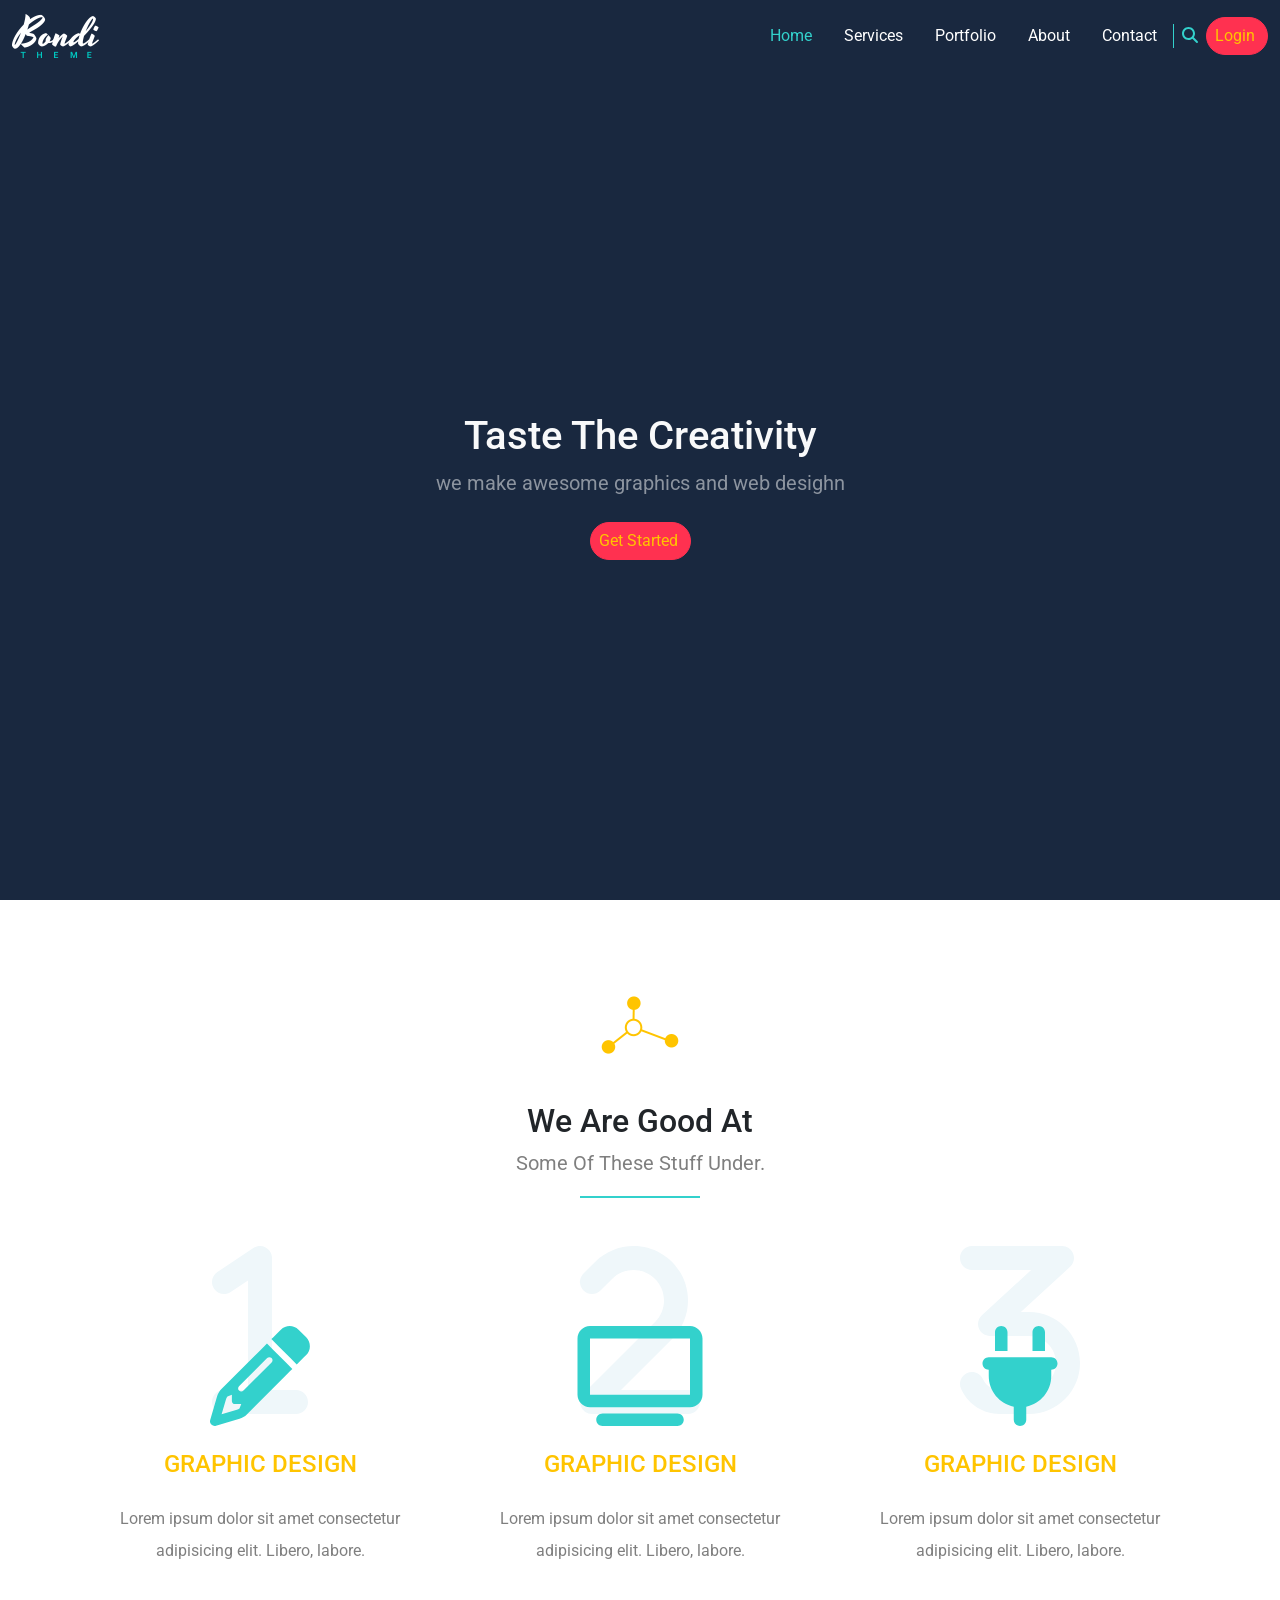
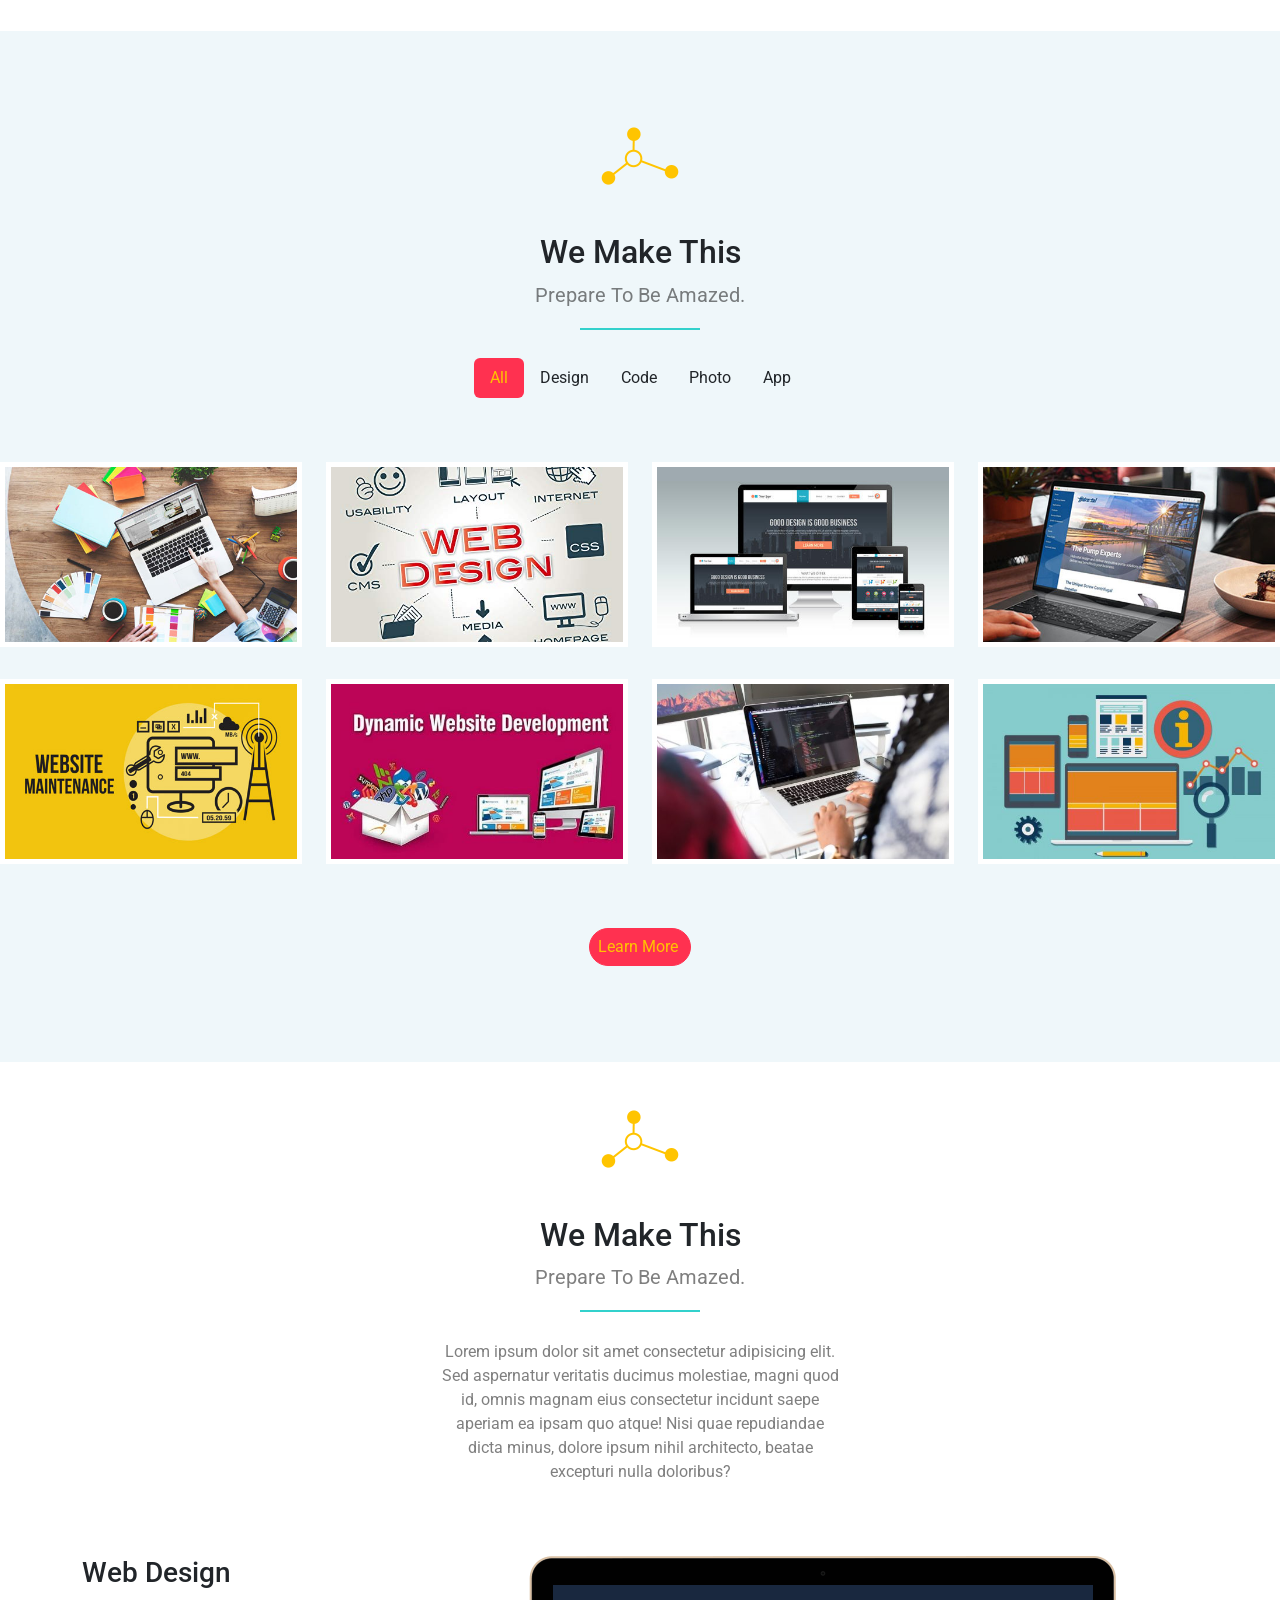
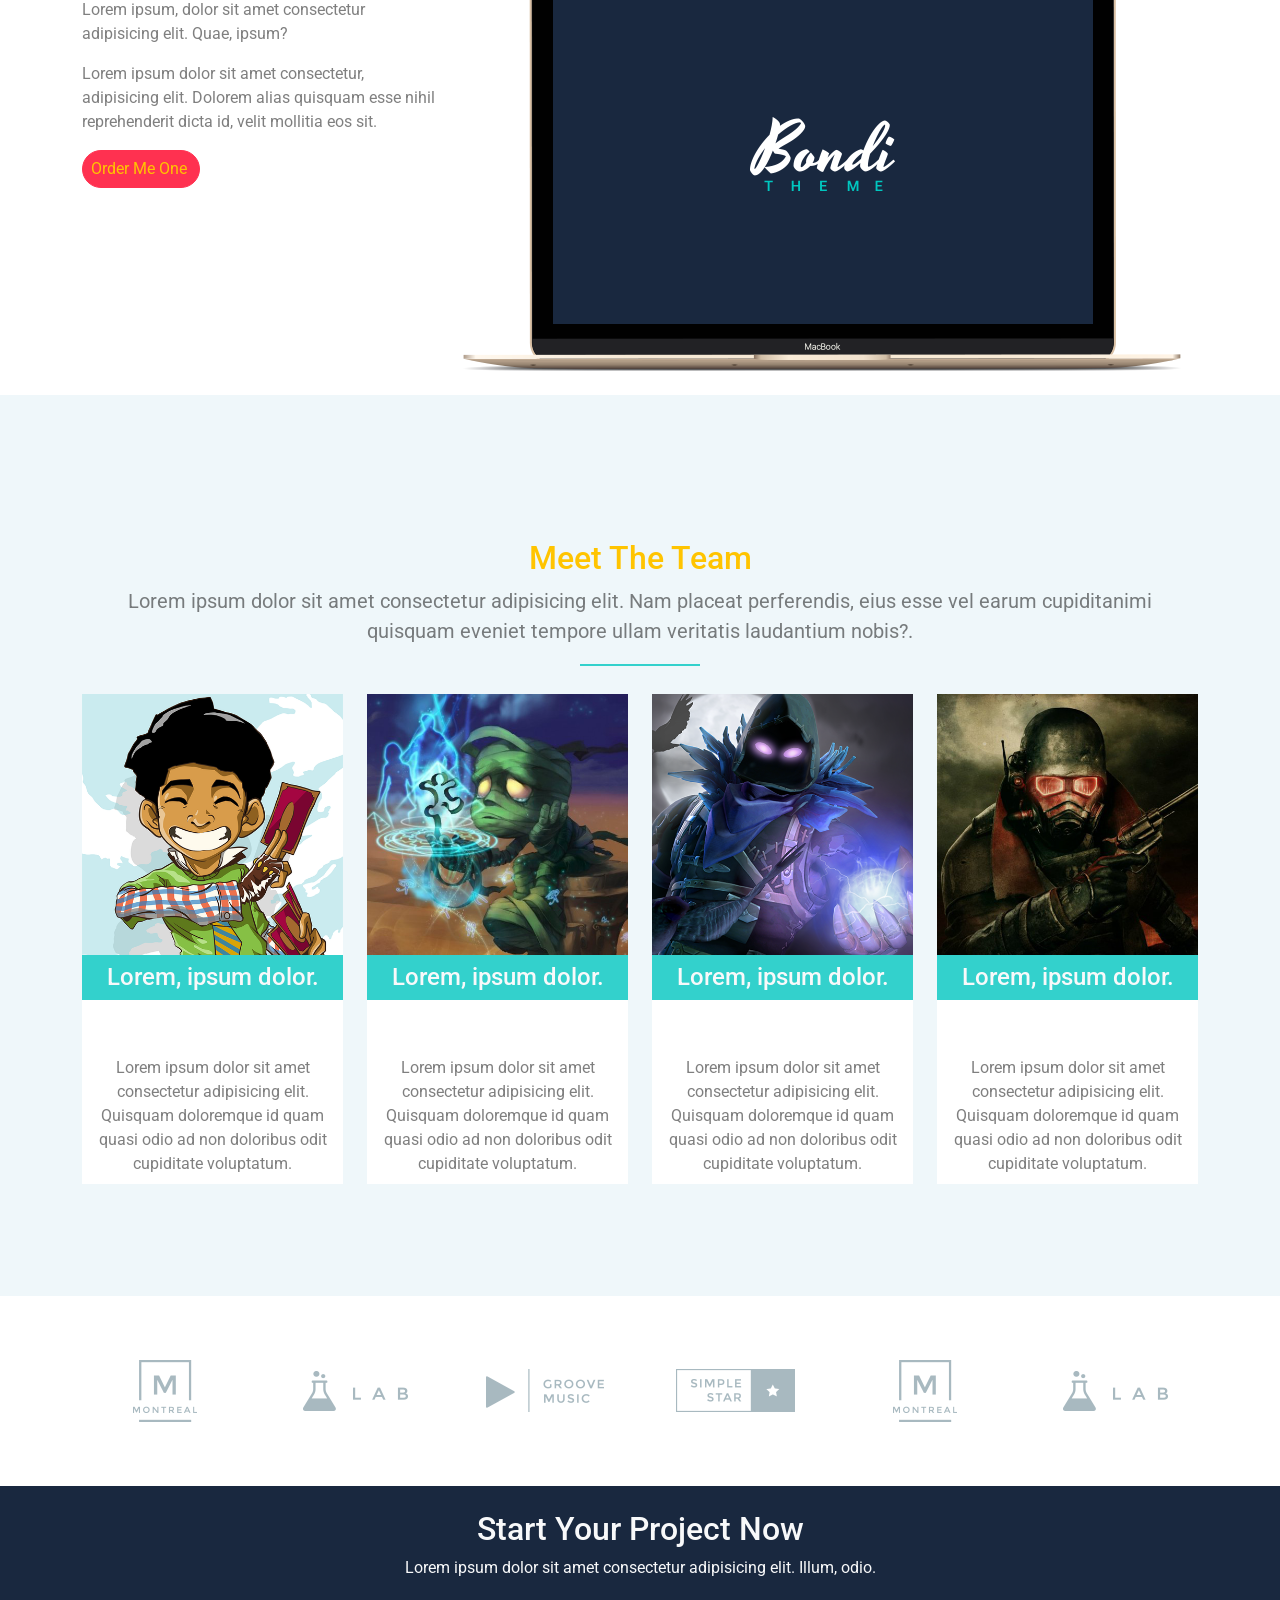
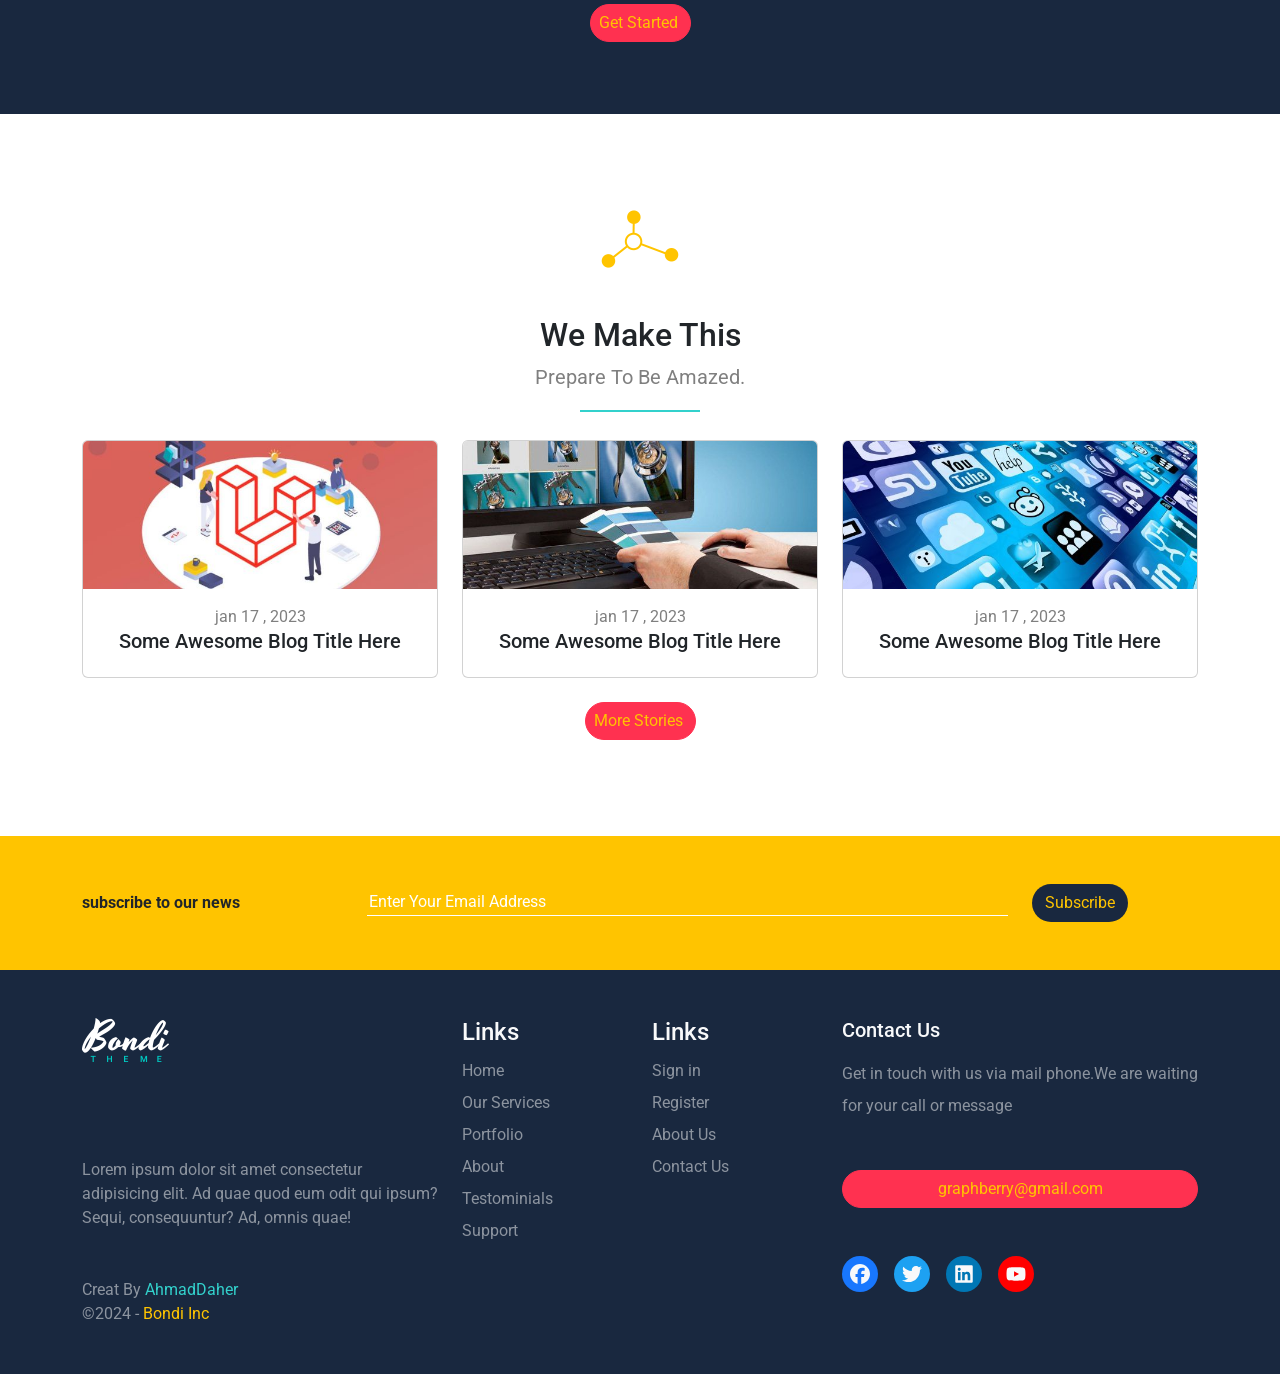
==== index.html @ ef621219 "rename" ====
<!DOCTYPE html>
<html lang="en">
  <head>
    <meta charset="UTF-8" />
    <meta name="description" content="this is my first page" />
    <title>BSsite</title>
    <!-- bootsrap -->
    <link rel="stylesheet" href="./css/bootstrap.min.css" />
    <!-- fontawsom -->
    <link rel="stylesheet" href="./css/all.min.css" />
    <!-- maincss -->
    <link rel="stylesheet" href="./css/BS.css" />
    <!-- reset normilize -->
    <link rel="stylesheet" href="./css/normilize.css" />
    <!-- for mobile quire -->
    <meta name="viewport" content="width=device-width, initial-scale=1.0" />
    <!-- roboto font -->
    <link rel="preconnect" href="https://fonts.googleapis.com" />
    <link rel="preconnect" href="https://fonts.gstatic.com" crossorigin />
    <link
      href="https://fonts.googleapis.com/css2?family=Roboto:ital,wght@0,100;0,300;0,400;0,500;0,700;0,900;1,300;1,400&display=swap"
      rel="stylesheet"
    />
  </head>

  <body>
    <!-- navbar -->
    <nav class="navbar navbar-expand-lg sticky-top">
      <div class="container-fluid">
        <img src="./images/logo.png" alt="logo" />
        <button
          class="navbar-toggler bg-light fs-5 border border-white shadow-none"
          type="button"
          data-bs-toggle="collapse"
          data-bs-target="#main"
          aria-controls="main"
          aria-expanded="false"
          aria-label="Toggle navigation"
        >
          <i class="fa-solid fa-bars"></i>
        </button>

        <div class="collapse navbar-collapse" id="main">
          <ul class="navbar-nav ms-auto mb-2 mb-lg-0">
            <li class="nav-item">
              <a class="nav-link active p-2 p-lg-3" aria-current="page" href="#"
                >Home</a
              >
            </li>
            <li class="nav-item">
              <a class="nav-link p-2 p-lg-3" href="#">Services</a>
            </li>
            <li class="nav-item">
              <a class="nav-link p-2 p-lg-3" href="#">Portfolio</a>
            </li>
            <li class="nav-item">
              <a class="nav-link p-2 p-lg-3" href="#">About</a>
            </li>

            <li class="nav-item">
              <a class="nav-link p-2 p-lg-3" href="#">Contact</a>
            </li>
          </ul>
          <div class="search ps-2 pe-2 d-none d-lg-block">
            <i class="fa-solid fa-magnifying-glass"></i>
          </div>
          <a href="#" class="btn main-btn ps-2 rounded-pill">Login</a>
        </div>
      </div>
    </nav>
    <!-- end navbar -->
    <!-- start landing -->
    <div class="landing d-flex justify-content-center align-items-center">
      <div class="text-center text-light">
        <h1 calss="mt-4">Taste The Creativity</h1>
        <p class="text-white-50 fs-5 fw-normal mb-4">
          we make awesome graphics and web desighn
        </p>
        <a href="#" class="btn btn-primary main-btn ps-2 rounded-pill"
          >Get Started</a
        >
      </div>
    </div>
    <!-- end landing -->
    <!-- start-features -->
    <div class="features pt-5 pb-5 text-center">
      <div class="container">
        <div class="main-heading mt-5 mb-5 position-relative">
          <img src="./images/title.png" />
          <h2 class="mt-5">We Are Good At</h2>
          <p class="text-black-50 fs-5 mb-4">Some Of These Stuff Under.</p>
        </div>
        <div class="row">
          <div class="col-lg-4 col-md-6">
            <div class="feat">
              <div class="icon-holder position-relative">
                <i class="fa-solid fa-1 position-absolute number bottom-0"></i>
                <i
                  class="fa-solid fa-pencil position-absolute bottom-0 icon"
                ></i>
              </div>
              <h4 class="mt-4 mb-4 text-uppercase">Graphic Design</h4>
              <p class="text-black-50 lh-lg">
                Lorem ipsum dolor sit amet consectetur adipisicing elit. Libero,
                labore.
              </p>
            </div>
          </div>
          <div class="col-lg-4 col-md-6">
            <div class="feat">
              <div class="icon-holder position-relative">
                <i class="fa-solid fa-2 position-absolute number bottom-0"></i>
                <i class="fa-solid fa-tv position-absolute bottom-0 icon"></i>
              </div>
              <h4 class="mt-4 mb-4 text-uppercase">Graphic Design</h4>
              <p class="text-black-50 lh-lg">
                Lorem ipsum dolor sit amet consectetur adipisicing elit. Libero,
                labore.
              </p>
            </div>
          </div>
          <div class="col-lg-4 col-md-6">
            <div class="feat">
              <div class="icon-holder position-relative">
                <i class="fa-solid fa-3 position-absolute number bottom-0"></i>
                <i class="fa-solid fa-plug position-absolute bottom-0 icon"></i>
              </div>
              <h4 class="mt-4 mb-4 text-uppercase">Graphic Design</h4>
              <p class="text-black-50 lh-lg">
                Lorem ipsum dolor sit amet consectetur adipisicing elit. Libero,
                labore.
              </p>
            </div>
          </div>
        </div>
      </div>
    </div>
    <!-- end-features -->
    <!-- start work -->
    <div class="our-work text-center pt-5 pb-5">
      <div class="container">
        <div class="main-heading mt-5 mb-5 position-relative">
          <img src="./images/title.png" />
          <h2 class="mt-5">We Make This</h2>
          <p class="text-black-50 fs-5 mb-4">Prepare To Be Amazed.</p>
        </div>
        <ul class="list-unstyled d-flex justify-content-center mt-5 mb-5">
          <li class="active rounded">All</li>
          <li>Design</li>
          <li>Code</li>
          <li>Photo</li>
          <li>App</li>
        </ul>
      </div>
      <div class="row">
        <div class="col-sm-6 col-lg-3 col-md-4">
          <div class="box mb-3 mt-3 bg-white" data-work="applications">
            <img src="./images/work-01.jpg" class="img-fluid one" />
          </div>
        </div>
        <div class="col-sm-6 col-lg-3 col-md-4">
          <div class="box mb-3 mt-3 bg-white" data-work="applications">
            <img src="./images/work-02.jpg" class="img-fluid one" />
          </div>
        </div>
        <div class="col-sm-6 col-lg-3 col-md-4">
          <div class="box mb-3 mt-3 bg-white" data-work="applications">
            <img src="./images/work-03.jpg" class="img-fluid one" />
          </div>
        </div>
        <div class="col-sm-6 col-lg-3 col-md-4">
          <div class="box mb-3 mt-3 bg-white" data-work="applications">
            <img src="./images/work-04.jpg" class="img-fluid one" />
          </div>
        </div>
        <div class="col-sm-6 col-lg-3 col-md-4">
          <div class="box mb-3 mt-3 bg-white" data-work="applications">
            <img src="./images/work-05.jpg" class="img-fluid one" />
          </div>
        </div>
        <div class="col-sm-6 col-lg-3 col-md-4" data-work="applications">
          <div class="box mb-3 mt-3 bg-white">
            <img src="./images/work-06.jpg" class="img-fluid one" />
          </div>
        </div>
        <div class="col-sm-6 col-lg-3 col-md-4" data-work="applications">
          <div class="box mb-3 mt-3 bg-white">
            <img src="./images/work-07.jpg" class="img-fluid one" />
          </div>
        </div>
        <div class="col-sm-6 col-lg-3 col-md-4" data-work="applications">
          <div class="box mb-3 mt-3 bg-white">
            <img src="./images/work-08.jpg" class="img-fluid one" />
          </div>
        </div>
      </div>
      <div class="d-flex justify-content-center align-items-center mt-5 mb-5">
        <a href="#" class="btn main-btn ps-2 rounded-pill">Learn More</a>
      </div>
    </div>
    <!-- end work -->
    <!-- start stuff -->
    <div class="stuff">
      <div class="container">
        <div class="main-heading text-center mt-5 mb-5 position-relative">
          <img src="./images/title.png" />
          <h2 class="mt-5">We Make This</h2>
          <p class="text-black-50 fs-5 mb-4">Prepare To Be Amazed.</p>
        </div>
        <p class="text-center mb-5 m-auto descryption text-black-50">
          Lorem ipsum dolor sit amet consectetur adipisicing elit. Sed
          aspernatur veritatis ducimus molestiae, magni quod id, omnis magnam
          eius consectetur incidunt saepe aperiam ea ipsam quo atque! Nisi quae
          repudiandae dicta minus, dolore ipsum nihil architecto, beatae
          excepturi nulla doloribus?
        </p>
        <div class="row">
          <div class="col-lg-4 mb-4 mt-4 text-center text-md-start">
            <div class="text">
              <h3>Web Design</h3>
              <p class="text-black-50 fs-6">
                Lorem ipsum, dolor sit amet consectetur adipisicing elit. Quae,
                ipsum?
              </p>
              <p class="text-black-50 fs-6">
                Lorem ipsum dolor sit amet consectetur, adipisicing elit.
                Dolorem alias quisquam esse nihil reprehenderit dicta id, velit
                mollitia eos sit.
              </p>
              <a href="#" class="btn main-btn ps-2 rounded-pill"
                >Order Me One</a
              >
            </div>
          </div>
          <div class="col-lg-8 mb-4 mt-4 text-center text-lg-start">
            <img src="./images/laptop.png" class="img-fluid" />
          </div>
        </div>
      </div>
    </div>
    <!-- end stuff -->
    <!-- start-team -->
    <div class="team text-center pt-5 pb-5">
      <div class="container pt-5 pb-5">
        <div class="main-heading mt-5 mb-5 position-relative">
          <h2 class="mt-5">Meet The Team</h2>
          <p class="text-black-50 fs-5 mb-4">
            Lorem ipsum dolor sit amet consectetur adipisicing elit. Nam placeat
            perferendis, eius esse vel earum cupiditanimi quisquam eveniet
            tempore ullam veritatis laudantium nobis?.
          </p>
        </div>
        <div class="row">
          <div class="col-md-6 col-lg-3">
            <div class="box bg-white">
              <img src="./images/team-1.png" class="img-fluid" />
              <h4 class="p-2 text-light">Lorem, ipsum dolor.</h4>
              <blockquote class="pt-5 pb-2 text-black-50">
                Lorem ipsum dolor sit amet consectetur adipisicing elit.
                Quisquam doloremque id quam quasi odio ad non doloribus odit
                cupiditate voluptatum.
              </blockquote>
            </div>
          </div>
          <div class="col-md-6 col-lg-3">
            <div class="box bg-white">
              <img src="./images/team-2.png" class="img-fluid" />
              <h4 class="p-2 text-light">Lorem, ipsum dolor.</h4>
              <blockquote class="pt-5 pb-2 text-black-50">
                Lorem ipsum dolor sit amet consectetur adipisicing elit.
                Quisquam doloremque id quam quasi odio ad non doloribus odit
                cupiditate voluptatum.
              </blockquote>
            </div>
          </div>
          <div class="col-md-6 col-lg-3">
            <div class="box bg-white">
              <img src="./images/team-3.png" class="img-fluid" />
              <h4 class="p-2 text-light">Lorem, ipsum dolor.</h4>
              <blockquote class="pt-5 pb-2 text-black-50">
                Lorem ipsum dolor sit amet consectetur adipisicing elit.
                Quisquam doloremque id quam quasi odio ad non doloribus odit
                cupiditate voluptatum.
              </blockquote>
            </div>
          </div>
          <div class="col-md-6 col-lg-3">
            <div class="box bg-white">
              <img src="./images/team-4.png" class="img-fluid" />
              <h4 class="p-2 text-light">Lorem, ipsum dolor.</h4>
              <blockquote class="pt-5 pb-2 text-black-50">
                Lorem ipsum dolor sit amet consectetur adipisicing elit.
                Quisquam doloremque id quam quasi odio ad non doloribus odit
                cupiditate voluptatum.
              </blockquote>
            </div>
          </div>
        </div>
      </div>
    </div>

    <!-- end-team -->
    <!-- start techs -->
    <div class="techs pt-5 pb-5 text-center">
      <div class="container">
        <div class="row align-items-center">
          <div class="col-sm-6 col-md-4 col-lg-2 mb-3 mt-3">
            <img src="./images/tech-1.png" class="img-fluid" />
          </div>
          <div class="col-sm-6 col-md-4 col-lg-2 mb-3 mt-3">
            <img src="./images/tech-2.png" class="img-fluid" />
          </div>
          <div class="col-sm-6 col-md-4 col-lg-2 mb-3 mt-3">
            <img src="./images/tech-3.png" class="img-fluid" />
          </div>
          <div class="col-sm-6 col-md-4 col-lg-2 mb-3 mt-3">
            <img src="./images/tech-4.png" class="img-fluid" />
          </div>
          <div class="col-sm-6 col-md-4 col-lg-2 mb-3 mt-3">
            <img src="./images/tech-1.png" class="img-fluid" />
          </div>
          <div class="col-sm-6 col-md-4 col-lg-2 mb-3 mt-3">
            <img src="./images/tech-2.png" class="img-fluid" />
          </div>
        </div>
      </div>
    </div>
    <!-- end techs -->
    <!-- start project -->
    <div class="project text-center pt-4 pb-4 text-light">
      <h2>Start Your Project Now</h2>
      <p class="text-white-5">
        Lorem ipsum dolor sit amet consectetur adipisicing elit. Illum, odio.
      </p>
      <div class="link mb-5 mt-4">
        <a href="#" class="btn btn-primary main-btn ps-2 rounded-pill"
          >Get Started</a
        >
      </div>
    </div>

    <!-- end project -->
    <!-- start-blog -->
    <div class="blog pt-5 pb-5 text-center">
      <div class="container">
        <div class="main-heading mt-5 mb-5 position-relative">
          <img src="./images/title.png" />
          <h2 class="mt-5">We Make This</h2>
          <p class="text-black-50 fs-5 mb-4">Prepare To Be Amazed.</p>
        </div>
        <div class="row g-4">
          <div class="col-md-6 col-lg-4">
            <div class="card">
              <img src="./images/blog-1.jpg" class="card-img-top" alt="..." />
              <div class="card-body">
                <span class="text-black-50">jan 17 , 2023</span>
                <h5 class="card-title">Some Awesome Blog Title Here</h5>
              </div>
            </div>
          </div>
          <div class="col-md-6 col-lg-4">
            <div class="card">
              <img src="./images/blog-2.jpg" class="card-img-top" alt="..." />
              <div class="card-body">
                <span class="text-black-50">jan 17 , 2023</span>
                <h5 class="card-title">Some Awesome Blog Title Here</h5>
              </div>
            </div>
          </div>
          <div class="col-md-6 col-lg-4">
            <div class="card">
              <img src="./images/blog-3.jpg" class="card-img-top" alt="..." />
              <div class="card-body">
                <span class="text-black-50">jan 17 , 2023</span>
                <h5 class="card-title">Some Awesome Blog Title Here</h5>
              </div>
            </div>
          </div>
          <div class="link mb-5 mt-4">
            <a href="#" class="btn btn-primary main-btn ps-2 rounded-pill"
              >More Stories</a
            >
          </div>
        </div>
      </div>
    </div>
    <!-- end-blog -->
    <!-- start subscribe -->
    <div class="subscribe pt-5 pb-5">
      <div class="container">
        <form class="row align-items-center">
          <div class="col-md-6 col-lg-3">
            <div class="text fw-bold">subscribe to our news</div>
          </div>
          <div class="col-md-6 col-lg-7 mb-md-3 mb-lg-0 mb-sm-3">
            <input class="w-100 text-light bg-transparent" type="email" placeholder="Enter Your Email Address">
          </div>
          <div class="col-md-6 col-lg-2 ">
            <input class="btn rounded-pill" type="submit" value="Subscribe">
          </div>
        </form>
      </div>
    </div>
    <!-- end subscibe -->
    <!-- start-footer -->
    <div class="footer pt-5 pb-5 text-center text-md-start text-white-50">
      <div class="container">
        <div class="row">
          <div class="col-md-6 col-lg-4">
            <div class="info mb-5">
              <img src="./images/logo.png" class="img-fluid mb-5">
            </div>
            <p class="mb-5">
              Lorem ipsum dolor sit amet consectetur adipisicing elit. Ad quae quod eum odit qui ipsum? Sequi, consequuntur? Ad, omnis quae!
            </p>
            <div class="copyright">
              Creat By <span>AhmadDaher</span>
              <div>&copy;2024 - <span>Bondi Inc</span></div>
            </div>
          </div>
          <div class="col-md-6 col-lg-2">
            <h4 class="link text-light">Links</h4>
            <ul class="list-unstyled lh-lg">
              <li>Home</li>
              <li>Our Services</li>
              <li>Portfolio</li>
              <li>About</li>
              <li>Testominials</li>
              <li>Support</li>
            </ul>
          </div>
          <div class="col-md-6 col-lg-2">
            <h4 class="link text-light">Links</h4>
            <ul class="list-unstyled lh-lg">
              <li>Sign in</li>
              <li>Register</li>
              <li>About Us</li>
              <li>Contact Us</li>
              
            </ul>
          </div>
          <div class="col-md-6 col-lg-4">
            <div class="contact">
              <h5 class="text-light">Contact Us</h5>
              <p class="lh-lg mt-3 mb-5">Get in touch with us via mail phone.We are waiting for your call or message</p>
              <a class="btn rounded-pill main-btn w-100" href="#">graphberry@gmail.com</a>
              <ul class="d-flex mt-5 list-unstyled gap-3">
                <li>
                  <a class="d-block text-light" href="#"
                    ><i class="fa-brands fa-facebook fa-lg facebook rounded-circle p-2"></i
                  ></a>
                </li>
                <li>
                  <a class="d-block text-light" href="#"
                    ><i class="fa-brands fa-twitter fa-lg twitter rounded-circle p-2"></i
                  ></a>
                </li>
                <li>
                  <a class="d-block text-light" href="#"
                    ><i class="fa-brands fa-linkedin fa-lg linkedin rounded-circle p-2"></i
                  ></a>
                </li>
                <li>
                  <a class="d-block text-light" href="#"
                    ><i class="fa-brands fa-youtube fa-lg youtube rounded-circle p-2"></i
                  ></a>
                </li>
              </ul>
            </div>
          </div>
        </div>
      </div>
    </div>
        </div>
      </div>
    </div>
    <!-- end-footer -->
    <!-- bootstapjs -->
    <script src="./js/bootstrap.bundle.min.js.map"></script>
    <!-- fontawsome -->
    <script src="./js/all.min.js"></script>
    <script
      src="https://cdn.jsdelivr.net/npm/@popperjs/core@2.11.8/dist/umd/popper.min.js"
      integrity="sha384-I7E8VVD/ismYTF4hNIPjVp/Zjvgyol6VFvRkX/vR+Vc4jQkC+hVqc2pM8ODewa9r"
      crossorigin="anonymous"
    ></script>
    <script
      src="https://cdn.jsdelivr.net/npm/bootstrap@5.3.3/dist/js/bootstrap.min.js"
      integrity="sha384-0pUGZvbkm6XF6gxjEnlmuGrJXVbNuzT9qBBavbLwCsOGabYfZo0T0to5eqruptLy"
      crossorigin="anonymous"
    ></script>
  </body>
</html>
---- css/BS.css ----
body {
  font-family: "Roboto", sans-serif;
  /* height: 10000vh; */
}
:root {
  --dark: #19283f;
  --green: #33d1cc;
  --red: #ff3150;
  --yellow: #ffc400;
  --sec: #eff7fa;
}
/* start-components */
.main-btn {
  background-color: var(--red);
  border-color: var(--red);
  color: var(--yellow);
}
.main-btn:hover,
.main-btn:focus {
  border-color: transparent;
  background-color: var(--red);
  color: black;
}
.main-heading {
  position: relative;
}
.main-heading::after {
  content: "";
  position: absolute;
  height: 2px;
  background-color: var(--green);
  width: 120px;
  bottom: -20px;
  left: 50%;
  transform: translateX(-50%);
}

/* end components */

/* start navbar */
.navbar {
  background-color: var(--dark);
}
.navbar .navbar-nav .nav-link {
  color: white;
}
.navbar .navbar-nav .nav-link.active,
.navbar .navbar-nav .nav-link:focus,
.navbar .navbar-nav .nav-link:hover {
  color: var(--green);
}
.navbar .search {
  border-left: 1px solid var(--green);
}
.navbar .search svg {
  color: var(--green);
  /* font-size:20px */
}

/* end navbar */
/* start landing */
.landing {
  background-color: var(--dark);
  min-height: calc(100vh - 72px);
}
/* end landing */
/* start-features */
.features .icon-holder {
  height: 200px;
}
.features .icon-holder .icon {
  color: var(--green);
  /* text-align: center; */
  font-size: 100px;
}
.features .icon-holder .number {
  font-size: 12rem;
  /* opacity: 0.1; */
  color: var(--sec);
}
.features .icon-holder svg {
  left: 50%;
  transform: translateX(-50%);
}
.features h4 {
  color: var(--yellow);
}

/* end-features */
/* start-our-work */
.our-work {
  background-color: var(--sec);
}
.our-work ul li {
  padding: 0.5rem 1rem;
  cursor: pointer;
}
.our-work ul li.active {
  background-color: var(--red);
  color: var(--yellow);
}
.our-work ul li:hover:not(.active){
  color:var(--red)
}
.our-work .box{
  padding:5px;
  overflow: hidden;
  position:relative
}
.our-work .box::before{
  content:attr(data-work);
  position: absolute;
  background-color:#7e008047;
  width:calc(100% - 10px);
  height: calc(100% - 10px);
  display:flex;
  justify-content: center;
  align-items: center;
  font-weight: bold;
  color:white;
  transition:0.3s;
  bottom:0;
  transform: translateY(calc(100% + 10px));
}
.our-work .box:hover::before{
  transform: translateY(0);

}

/* end-our-work */
/* start-stuff */
.stuff .descryption{
  max-width:400px;
}
/* end-stuff */
/* start team */
.team .main-heading h2{
  color:var(--yellow)
}
.team {
  background-color: var(--sec);
}
.team .box h4{
  background-color: var(--green);
}
/* end team */
/* start project */
.project{
  background-color: var(--dark);
}
/* end project */
/* start-Subscribe */
.subscribe{
  background-color:var(--yellow)
}
.subscribe input[type="email"]{
  border:none;
  border-bottom:1px solid white
}
.subscribe input[type="email"]:focus{
  outline:none;
}
.subscribe input::placeholder{
  color:white
}
.subscribe input:focus::placeholder{
  color:transparent;
}
.subscribe input[type="submit"]{
  background-color: var(--dark);
  color:var(--yellow)

}
/* end-Subscribe */
/* startfooter */
.footer{
  background-color: var(--dark);
}
.footer .copyright > span{
  color:var(--green);

}
.footer .copyright div span{

  color:var(--yellow)
}
.footer .contact ul svg{
  width:20px;
  height: 20px;
}
.footer .facebook{
  background-color:#1877fe ;
}
.footer .twitter{
  background-color:#1da1f2 ;
}
.footer .youtube{
  background-color:#ff0000 ;
}
.footer .linkedin{
  background-color:#0077b5 ;
}
/* endfooter */
---- css/normilize.css ----
/*! normalize.css v8.0.1 | MIT License | github.com/necolas/normalize.css */

/* Document
   ========================================================================== */

/**
 * 1. Correct the line height in all browsers.
 * 2. Prevent adjustments of font size after orientation changes in iOS.
 */

html {
  line-height: 1.15; /* 1 */
  -webkit-text-size-adjust: 100%; /* 2 */
}

/* Sections
     ========================================================================== */

/**
   * Remove the margin in all browsers.
   */

body {
  margin: 0;
}

/**
   * Render the `main` element consistently in IE.
   */

main {
  display: block;
}

/**
   * Correct the font size and margin on `h1` elements within `section` and
   * `article` contexts in Chrome, Firefox, and Safari.
   */

h1 {
  font-size: 2em;
  margin: 0.67em 0;
}

/* Grouping content
     ========================================================================== */

/**
   * 1. Add the correct box sizing in Firefox.
   * 2. Show the overflow in Edge and IE.
   */

hr {
  box-sizing: content-box; /* 1 */
  height: 0; /* 1 */
  overflow: visible; /* 2 */
}

/**
   * 1. Correct the inheritance and scaling of font size in all browsers.
   * 2. Correct the odd `em` font sizing in all browsers.
   */

pre {
  font-family: monospace, monospace; /* 1 */
  font-size: 1em; /* 2 */
}

/* Text-level semantics
     ========================================================================== */

/**
   * Remove the gray background on active links in IE 10.
   */

a {
  background-color: transparent;
}

/**
   * 1. Remove the bottom border in Chrome 57-
   * 2. Add the correct text decoration in Chrome, Edge, IE, Opera, and Safari.
   */

abbr[title] {
  border-bottom: none; /* 1 */
  text-decoration: underline; /* 2 */
  text-decoration: underline dotted; /* 2 */
}

/**
   * Add the correct font weight in Chrome, Edge, and Safari.
   */

b,
strong {
  font-weight: bolder;
}

/**
   * 1. Correct the inheritance and scaling of font size in all browsers.
   * 2. Correct the odd `em` font sizing in all browsers.
   */

code,
kbd,
samp {
  font-family: monospace, monospace; /* 1 */
  font-size: 1em; /* 2 */
}

/**
   * Add the correct font size in all browsers.
   */

small {
  font-size: 80%;
}

/**
   * Prevent `sub` and `sup` elements from affecting the line height in
   * all browsers.
   */

sub,
sup {
  font-size: 75%;
  line-height: 0;
  position: relative;
  vertical-align: baseline;
}

sub {
  bottom: -0.25em;
}

sup {
  top: -0.5em;
}

/* Embedded content
     ========================================================================== */

/**
   * Remove the border on images inside links in IE 10.
   */

img {
  border-style: none;
}

/* Forms
     ========================================================================== */

/**
   * 1. Change the font styles in all browsers.
   * 2. Remove the margin in Firefox and Safari.
   */

button,
input,
optgroup,
select,
textarea {
  font-family: inherit; /* 1 */
  font-size: 100%; /* 1 */
  line-height: 1.15; /* 1 */
  margin: 0; /* 2 */
}

/**
   * Show the overflow in IE.
   * 1. Show the overflow in Edge.
   */

button,
input {
  /* 1 */
  overflow: visible;
}

/**
   * Remove the inheritance of text transform in Edge, Firefox, and IE.
   * 1. Remove the inheritance of text transform in Firefox.
   */

button,
select {
  /* 1 */
  text-transform: none;
}

/**
   * Correct the inability to style clickable types in iOS and Safari.
   */

button,
[type="button"],
[type="reset"],
[type="submit"] {
  -webkit-appearance: button;
}

/**
   * Remove the inner border and padding in Firefox.
   */

button::-moz-focus-inner,
[type="button"]::-moz-focus-inner,
[type="reset"]::-moz-focus-inner,
[type="submit"]::-moz-focus-inner {
  border-style: none;
  padding: 0;
}

/**
   * Restore the focus styles unset by the previous rule.
   */

button:-moz-focusring,
[type="button"]:-moz-focusring,
[type="reset"]:-moz-focusring,
[type="submit"]:-moz-focusring {
  outline: 1px dotted ButtonText;
}

/**
   * Correct the padding in Firefox.
   */

fieldset {
  padding: 0.35em 0.75em 0.625em;
}

/**
   * 1. Correct the text wrapping in Edge and IE.
   * 2. Correct the color inheritance from `fieldset` elements in IE.
   * 3. Remove the padding so developers are not caught out when they zero out
   *    `fieldset` elements in all browsers.
   */

legend {
  box-sizing: border-box; /* 1 */
  color: inherit; /* 2 */
  display: table; /* 1 */
  max-width: 100%; /* 1 */
  padding: 0; /* 3 */
  white-space: normal; /* 1 */
}

/**
   * Add the correct vertical alignment in Chrome, Firefox, and Opera.
   */

progress {
  vertical-align: baseline;
}

/**
   * Remove the default vertical scrollbar in IE 10+.
   */

textarea {
  overflow: auto;
}

/**
   * 1. Add the correct box sizing in IE 10.
   * 2. Remove the padding in IE 10.
   */

[type="checkbox"],
[type="radio"] {
  box-sizing: border-box; /* 1 */
  padding: 0; /* 2 */
}

/**
   * Correct the cursor style of increment and decrement buttons in Chrome.
   */

[type="number"]::-webkit-inner-spin-button,
[type="number"]::-webkit-outer-spin-button {
  height: auto;
}

/**
   * 1. Correct the odd appearance in Chrome and Safari.
   * 2. Correct the outline style in Safari.
   */

[type="search"] {
  -webkit-appearance: textfield; /* 1 */
  outline-offset: -2px; /* 2 */
}

/**
   * Remove the inner padding in Chrome and Safari on macOS.
   */

[type="search"]::-webkit-search-decoration {
  -webkit-appearance: none;
}

/**
   * 1. Correct the inability to style clickable types in iOS and Safari.
   * 2. Change font properties to `inherit` in Safari.
   */

::-webkit-file-upload-button {
  -webkit-appearance: button; /* 1 */
  font: inherit; /* 2 */
}

/* Interactive
     ========================================================================== */

/*
   * Add the correct display in Edge, IE 10+, and Firefox.
   */

details {
  display: block;
}

/*
   * Add the correct display in all browsers.
   */

summary {
  display: list-item;
}

/* Misc
     ========================================================================== */

/**
   * Add the correct display in IE 10+.
   */

template {
  display: none;
}

/**
   * Add the correct display in IE 10.
   */

[hidden] {
  display: none;
}
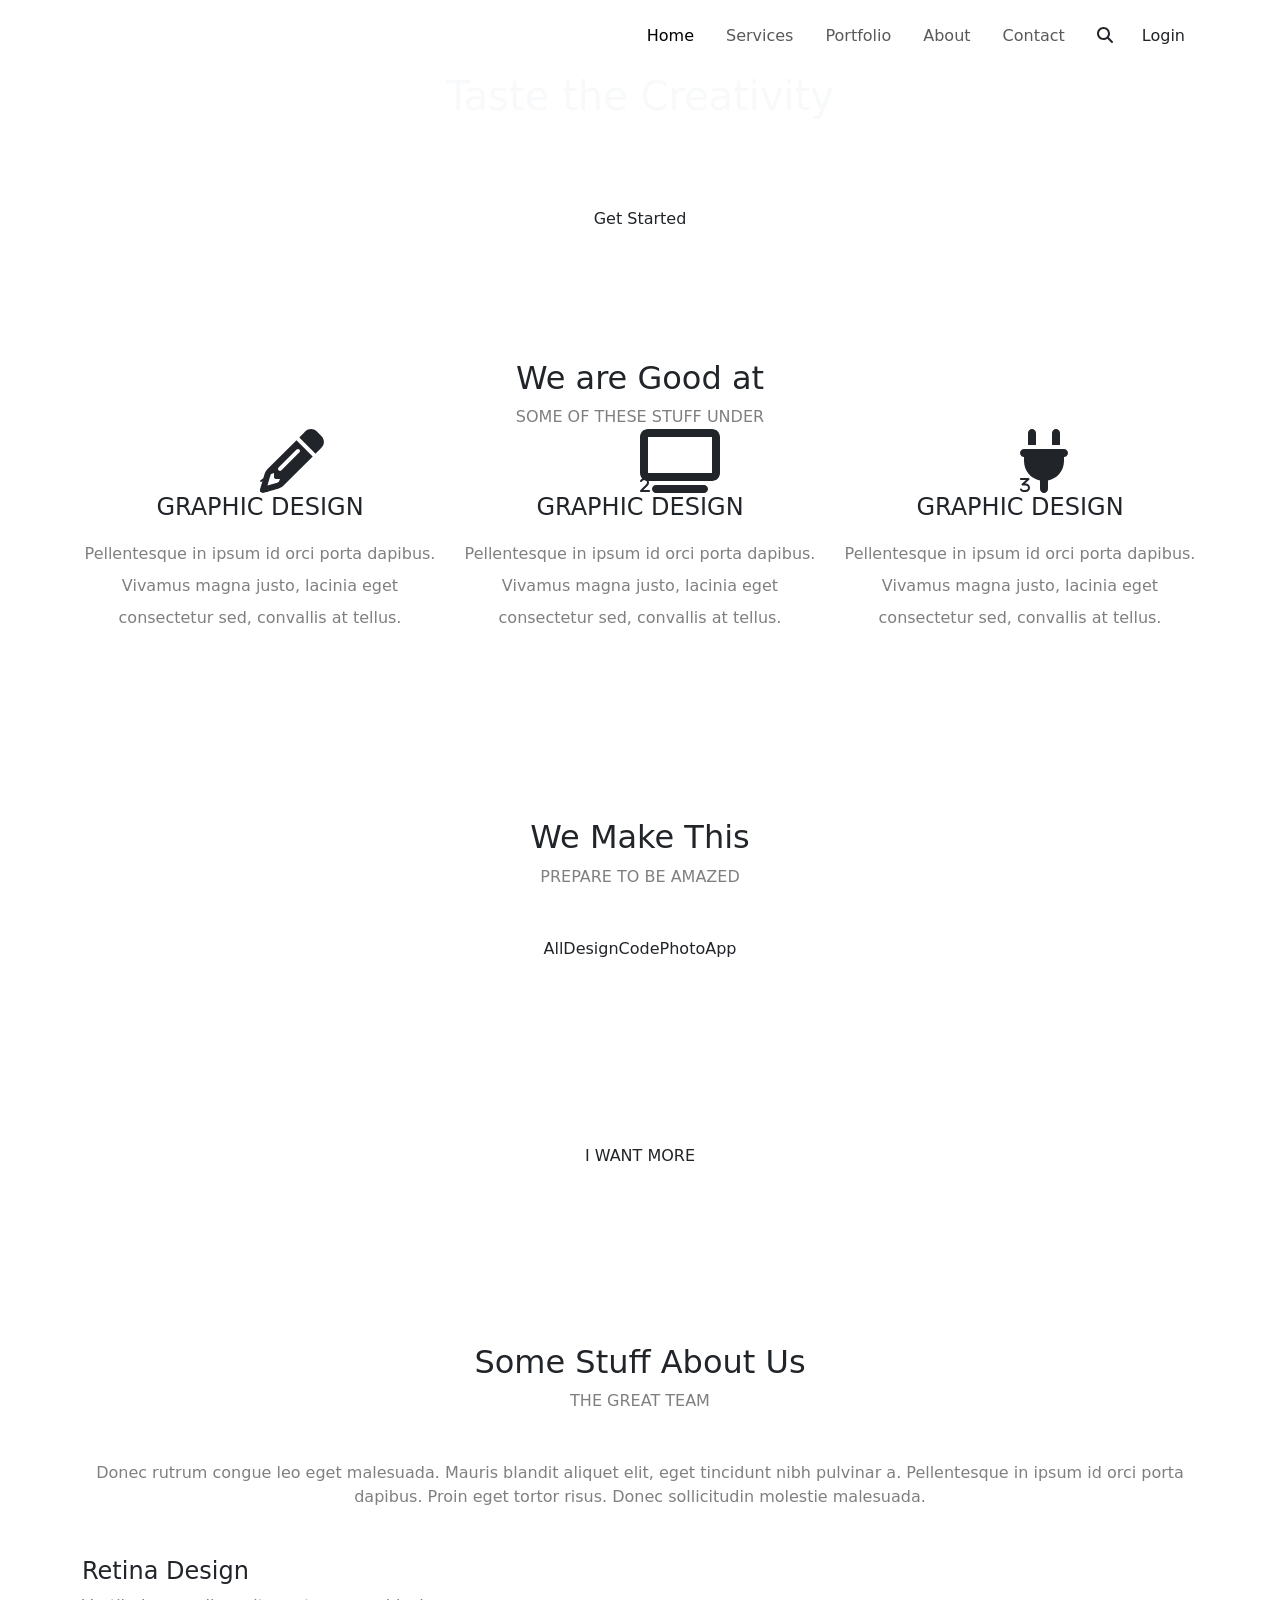
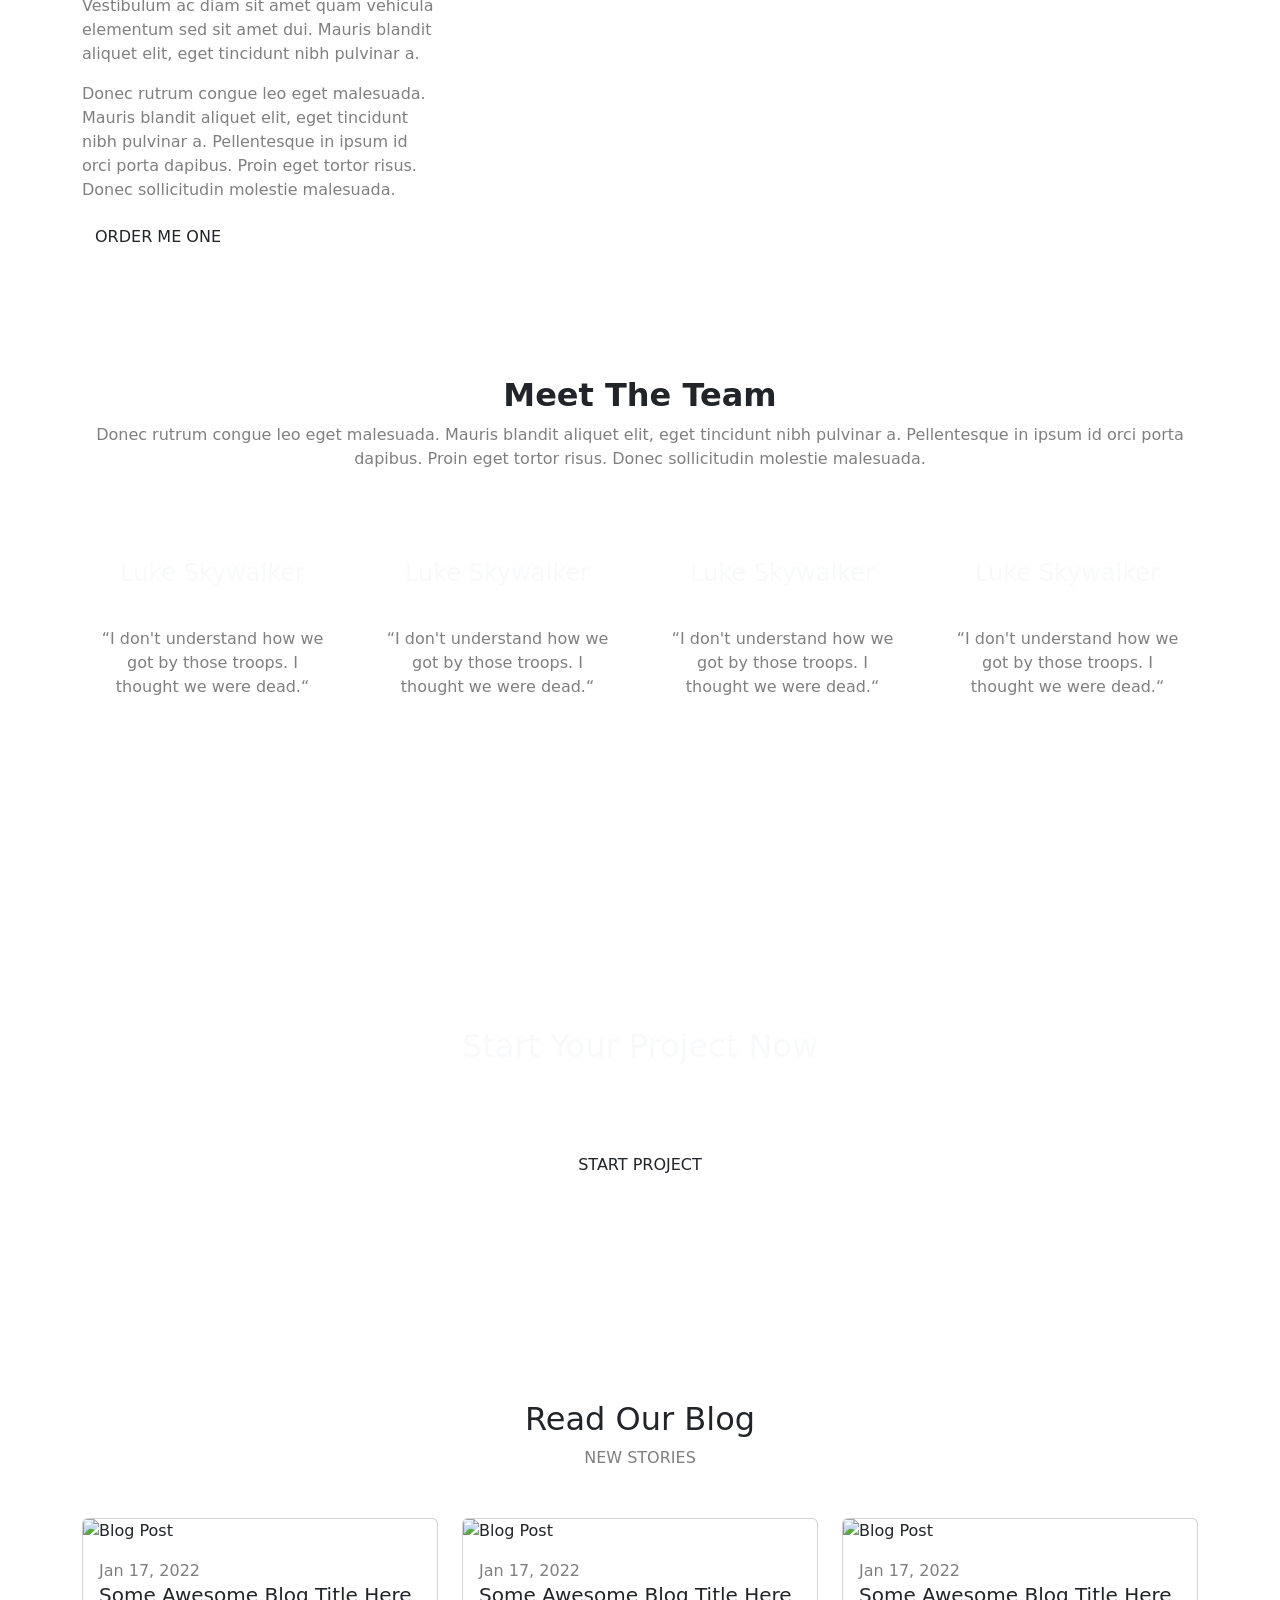
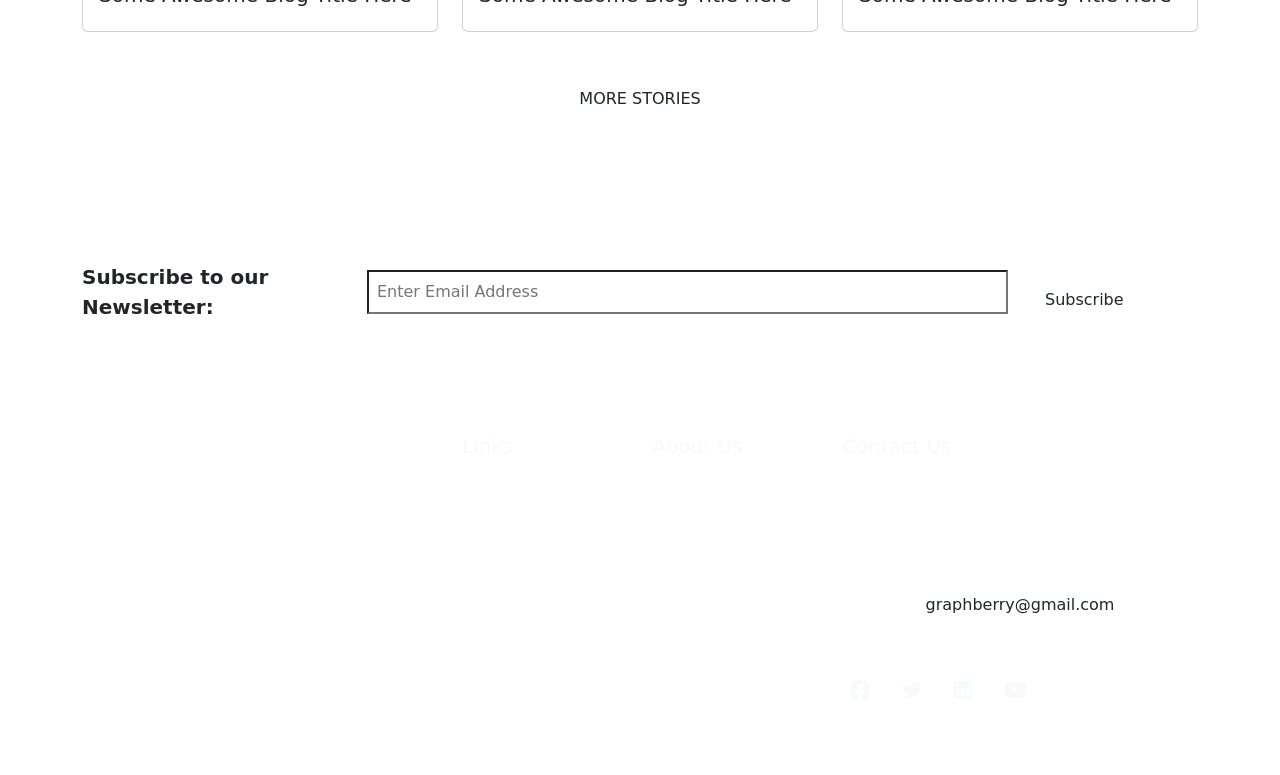
==== commit 64708664: "improve stuff" ====
--- a/index.html
+++ b/index.html
@@ -2,34 +2,24 @@
 <html lang="en">
   <head>
     <meta charset="UTF-8" />
-    <meta name="description" content="this is my first page" />
-    <title>BSsite</title>
-    <!-- bootsrap -->
-    <link rel="stylesheet" href="./css/bootstrap.min.css" />
-    <!-- fontawsom -->
-    <link rel="stylesheet" href="./css/all.min.css" />
-    <!-- maincss -->
-    <link rel="stylesheet" href="./css/BS.css" />
-    <!-- reset normilize -->
-    <link rel="stylesheet" href="./css/normilize.css" />
-    <!-- for mobile quire -->
+    <meta http-equiv="X-UA-Compatible" content="IE=edge" />
     <meta name="viewport" content="width=device-width, initial-scale=1.0" />
-    <!-- roboto font -->
+    <title>Bondi</title>
+    <link rel="stylesheet" href="css/bootstrap.min.css" />
+    <link rel="stylesheet" href="css/all.min.css" />
+    <link rel="stylesheet" href="css/s.css" />
     <link rel="preconnect" href="https://fonts.googleapis.com" />
     <link rel="preconnect" href="https://fonts.gstatic.com" crossorigin />
-    <link
-      href="https://fonts.googleapis.com/css2?family=Roboto:ital,wght@0,100;0,300;0,400;0,500;0,700;0,900;1,300;1,400&display=swap"
-      rel="stylesheet"
-    />
+    <link href="https://fonts.googleapis.com/css2?family=Roboto:wght@100;300;500&display=swap" rel="stylesheet" />
   </head>
-
   <body>
-    <!-- navbar -->
     <nav class="navbar navbar-expand-lg sticky-top">
-      <div class="container-fluid">
-        <img src="./images/logo.png" alt="logo" />
+      <div class="container">
+        <a class="navbar-brand" href="#">
+          <img src="imgs/logo.png" alt="" />
+        </a>
         <button
-          class="navbar-toggler bg-light fs-5 border border-white shadow-none"
+          class="navbar-toggler"
           type="button"
           data-bs-toggle="collapse"
           data-bs-target="#main"
@@ -39,13 +29,10 @@
         >
           <i class="fa-solid fa-bars"></i>
         </button>
-
         <div class="collapse navbar-collapse" id="main">
           <ul class="navbar-nav ms-auto mb-2 mb-lg-0">
             <li class="nav-item">
-              <a class="nav-link active p-2 p-lg-3" aria-current="page" href="#"
-                >Home</a
-              >
+              <a class="nav-link p-2 p-lg-3 active" aria-current="page" href="#">Home</a>
             </li>
             <li class="nav-item">
               <a class="nav-link p-2 p-lg-3" href="#">Services</a>
@@ -56,388 +43,344 @@
             <li class="nav-item">
               <a class="nav-link p-2 p-lg-3" href="#">About</a>
             </li>
-
             <li class="nav-item">
               <a class="nav-link p-2 p-lg-3" href="#">Contact</a>
             </li>
           </ul>
-          <div class="search ps-2 pe-2 d-none d-lg-block">
+          <div class="search ps-3 pe-3 d-none d-lg-block">
             <i class="fa-solid fa-magnifying-glass"></i>
           </div>
-          <a href="#" class="btn main-btn ps-2 rounded-pill">Login</a>
+          <a class="btn rounded-pill main-btn" href="#">Login</a>
         </div>
       </div>
     </nav>
-    <!-- end navbar -->
-    <!-- start landing -->
     <div class="landing d-flex justify-content-center align-items-center">
       <div class="text-center text-light">
-        <h1 calss="mt-4">Taste The Creativity</h1>
-        <p class="text-white-50 fs-5 fw-normal mb-4">
-          we make awesome graphics and web desighn
-        </p>
-        <a href="#" class="btn btn-primary main-btn ps-2 rounded-pill"
-          >Get Started</a
-        >
-      </div>
-    </div>
-    <!-- end landing -->
-    <!-- start-features -->
-    <div class="features pt-5 pb-5 text-center">
-      <div class="container">
-        <div class="main-heading mt-5 mb-5 position-relative">
-          <img src="./images/title.png" />
-          <h2 class="mt-5">We Are Good At</h2>
-          <p class="text-black-50 fs-5 mb-4">Some Of These Stuff Under.</p>
+        <h1>Taste the Creativity</h1>
+        <p class="fs-6 text-white-50 mb-5">We make awesome graphic and web design</p>
+        <a class="btn rounded-pill main-btn" href="#">Get Started</a>
+      </div>
+    </div>
+    <div class="features text-center pt-5 pb-5">
+      <div class="container">
+        <div class="main-title mt-5 mb-5 position-relative">
+          <img class="mb-4" src="imgs/title.png" alt="" />
+          <h2>We are Good at</h2>
+          <p class="text-black-50 text-uppercase">Some Of These Stuff Under</p>
         </div>
         <div class="row">
-          <div class="col-lg-4 col-md-6">
+          <div class="col-md-6 col-lg-4">
             <div class="feat">
               <div class="icon-holder position-relative">
-                <i class="fa-solid fa-1 position-absolute number bottom-0"></i>
-                <i
-                  class="fa-solid fa-pencil position-absolute bottom-0 icon"
-                ></i>
-              </div>
-              <h4 class="mt-4 mb-4 text-uppercase">Graphic Design</h4>
+                <i class="fa-solid fa-1 position-absolute bottom-0 number"></i>
+                <i class="fa-solid fa-pencil fa-4x position-absolute bottom-0 icon"></i>
+              </div>
+              <h4 class="mb-3 mt-3 text-uppercase">Graphic Design</h4>
               <p class="text-black-50 lh-lg">
-                Lorem ipsum dolor sit amet consectetur adipisicing elit. Libero,
-                labore.
-              </p>
-            </div>
-          </div>
-          <div class="col-lg-4 col-md-6">
+                Pellentesque in ipsum id orci porta dapibus. Vivamus magna justo, lacinia eget consectetur sed,
+                convallis at tellus.
+              </p>
+            </div>
+          </div>
+          <div class="col-md-6 col-lg-4">
             <div class="feat">
               <div class="icon-holder position-relative">
-                <i class="fa-solid fa-2 position-absolute number bottom-0"></i>
-                <i class="fa-solid fa-tv position-absolute bottom-0 icon"></i>
-              </div>
-              <h4 class="mt-4 mb-4 text-uppercase">Graphic Design</h4>
+                <i class="fa-solid fa-2 position-absolute bottom-0 number"></i>
+                <i class="fa-solid fa-tv fa-4x position-absolute bottom-0 icon"></i>
+              </div>
+              <h4 class="mb-3 mt-3 text-uppercase">Graphic Design</h4>
               <p class="text-black-50 lh-lg">
-                Lorem ipsum dolor sit amet consectetur adipisicing elit. Libero,
-                labore.
-              </p>
-            </div>
-          </div>
-          <div class="col-lg-4 col-md-6">
+                Pellentesque in ipsum id orci porta dapibus. Vivamus magna justo, lacinia eget consectetur sed,
+                convallis at tellus.
+              </p>
+            </div>
+          </div>
+          <div class="col-md-6 col-lg-4">
             <div class="feat">
               <div class="icon-holder position-relative">
-                <i class="fa-solid fa-3 position-absolute number bottom-0"></i>
-                <i class="fa-solid fa-plug position-absolute bottom-0 icon"></i>
-              </div>
-              <h4 class="mt-4 mb-4 text-uppercase">Graphic Design</h4>
+                <i class="fa-solid fa-3 position-absolute bottom-0 number"></i>
+                <i class="fa-solid fa-plug fa-4x position-absolute bottom-0 icon"></i>
+              </div>
+              <h4 class="mb-3 mt-3 text-uppercase">Graphic Design</h4>
               <p class="text-black-50 lh-lg">
-                Lorem ipsum dolor sit amet consectetur adipisicing elit. Libero,
-                labore.
-              </p>
-            </div>
-          </div>
-        </div>
-      </div>
-    </div>
-    <!-- end-features -->
-    <!-- start work -->
+                Pellentesque in ipsum id orci porta dapibus. Vivamus magna justo, lacinia eget consectetur sed,
+                convallis at tellus.
+              </p>
+            </div>
+          </div>
+        </div>
+      </div>
+    </div>
     <div class="our-work text-center pt-5 pb-5">
       <div class="container">
-        <div class="main-heading mt-5 mb-5 position-relative">
-          <img src="./images/title.png" />
-          <h2 class="mt-5">We Make This</h2>
-          <p class="text-black-50 fs-5 mb-4">Prepare To Be Amazed.</p>
+        <div class="main-title mt-5 mb-5 position-relative">
+          <img class="mb-4" src="imgs/title.png" alt="" />
+          <h2>We Make This</h2>
+          <p class="text-black-50 text-uppercase">Prepare To Be Amazed</p>
         </div>
         <ul class="list-unstyled d-flex justify-content-center mt-5 mb-5">
-          <li class="active rounded">All</li>
+          <li class="active rounded-pill">All</li>
           <li>Design</li>
           <li>Code</li>
           <li>Photo</li>
           <li>App</li>
         </ul>
-      </div>
-      <div class="row">
-        <div class="col-sm-6 col-lg-3 col-md-4">
-          <div class="box mb-3 mt-3 bg-white" data-work="applications">
-            <img src="./images/work-01.jpg" class="img-fluid one" />
-          </div>
-        </div>
-        <div class="col-sm-6 col-lg-3 col-md-4">
-          <div class="box mb-3 mt-3 bg-white" data-work="applications">
-            <img src="./images/work-02.jpg" class="img-fluid one" />
-          </div>
-        </div>
-        <div class="col-sm-6 col-lg-3 col-md-4">
-          <div class="box mb-3 mt-3 bg-white" data-work="applications">
-            <img src="./images/work-03.jpg" class="img-fluid one" />
-          </div>
-        </div>
-        <div class="col-sm-6 col-lg-3 col-md-4">
-          <div class="box mb-3 mt-3 bg-white" data-work="applications">
-            <img src="./images/work-04.jpg" class="img-fluid one" />
-          </div>
-        </div>
-        <div class="col-sm-6 col-lg-3 col-md-4">
-          <div class="box mb-3 mt-3 bg-white" data-work="applications">
-            <img src="./images/work-05.jpg" class="img-fluid one" />
-          </div>
-        </div>
-        <div class="col-sm-6 col-lg-3 col-md-4" data-work="applications">
-          <div class="box mb-3 mt-3 bg-white">
-            <img src="./images/work-06.jpg" class="img-fluid one" />
-          </div>
-        </div>
-        <div class="col-sm-6 col-lg-3 col-md-4" data-work="applications">
-          <div class="box mb-3 mt-3 bg-white">
-            <img src="./images/work-07.jpg" class="img-fluid one" />
-          </div>
-        </div>
-        <div class="col-sm-6 col-lg-3 col-md-4" data-work="applications">
-          <div class="box mb-3 mt-3 bg-white">
-            <img src="./images/work-08.jpg" class="img-fluid one" />
-          </div>
-        </div>
-      </div>
-      <div class="d-flex justify-content-center align-items-center mt-5 mb-5">
-        <a href="#" class="btn main-btn ps-2 rounded-pill">Learn More</a>
-      </div>
-    </div>
-    <!-- end work -->
-    <!-- start stuff -->
-    <div class="stuff">
-      <div class="container">
-        <div class="main-heading text-center mt-5 mb-5 position-relative">
-          <img src="./images/title.png" />
-          <h2 class="mt-5">We Make This</h2>
-          <p class="text-black-50 fs-5 mb-4">Prepare To Be Amazed.</p>
-        </div>
-        <p class="text-center mb-5 m-auto descryption text-black-50">
-          Lorem ipsum dolor sit amet consectetur adipisicing elit. Sed
-          aspernatur veritatis ducimus molestiae, magni quod id, omnis magnam
-          eius consectetur incidunt saepe aperiam ea ipsam quo atque! Nisi quae
-          repudiandae dicta minus, dolore ipsum nihil architecto, beatae
-          excepturi nulla doloribus?
+        <div class="row">
+          <div class="col-sm-6 col-md-4 col-lg-3">
+            <div class="box mb-3 bg-white" data-work="Application">
+              <img class="img-fluid" src="imgs/work-01.jpg" alt="" />
+            </div>
+          </div>
+          <div class="col-sm-6 col-md-4 col-lg-3">
+            <div class="box mb-3 bg-white" data-work="Application">
+              <img class="img-fluid" src="imgs/work-02.jpg" alt="" />
+            </div>
+          </div>
+          <div class="col-sm-6 col-md-4 col-lg-3">
+            <div class="box mb-3 bg-white" data-work="Application">
+              <img class="img-fluid" src="imgs/work-03.jpg" alt="" />
+            </div>
+          </div>
+          <div class="col-sm-6 col-md-4 col-lg-3">
+            <div class="box mb-3 bg-white" data-work="Application">
+              <img class="img-fluid" src="imgs/work-04.jpg" alt="" />
+            </div>
+          </div>
+          <div class="col-sm-6 col-md-4 col-lg-3">
+            <div class="box mb-3 bg-white" data-work="Application">
+              <img class="img-fluid" src="imgs/work-05.jpg" alt="" />
+            </div>
+          </div>
+          <div class="col-sm-6 col-md-4 col-lg-3">
+            <div class="box mb-3 bg-white" data-work="Application">
+              <img class="img-fluid" src="imgs/work-06.jpg" alt="" />
+            </div>
+          </div>
+          <div class="col-sm-6 col-md-4 col-lg-3">
+            <div class="box mb-3 bg-white" data-work="Application">
+              <img class="img-fluid" src="imgs/work-07.jpg" alt="" />
+            </div>
+          </div>
+          <div class="col-sm-6 col-md-4 col-lg-3">
+            <div class="box mb-3 bg-white" data-work="Application">
+              <img class="img-fluid" src="imgs/work-08.jpg" alt="" />
+            </div>
+          </div>
+        </div>
+        <div class="d-flex justify-content-center mt-5">
+          <a class="btn rounded-pill main-btn text-uppercase" href="#">I Want More</a>
+        </div>
+      </div>
+    </div>
+    <div class="stuff pt-5">
+      <div class="container">
+        <div class="main-title text-center mt-5 mb-5 position-relative">
+          <img class="mb-4" src="imgs/title.png" alt="" />
+          <h2>Some Stuff About Us</h2>
+          <p class="text-black-50 text-uppercase">The Great Team</p>
+        </div>
+        <p class="description text-center mb-5 text-black-50 m-auto">
+          Donec rutrum congue leo eget malesuada. Mauris blandit aliquet elit, eget tincidunt nibh pulvinar a.
+          Pellentesque in ipsum id orci porta dapibus. Proin eget tortor risus. Donec sollicitudin molestie malesuada.
         </p>
-        <div class="row">
-          <div class="col-lg-4 mb-4 mt-4 text-center text-md-start">
+        <div class="row align-items-center">
+          <div class="col-lg-4 mb-4 text-center text-md-start">
             <div class="text">
-              <h3>Web Design</h3>
+              <h4>Retina Design</h4>
               <p class="text-black-50 fs-6">
-                Lorem ipsum, dolor sit amet consectetur adipisicing elit. Quae,
-                ipsum?
+                Vestibulum ac diam sit amet quam vehicula elementum sed sit amet dui. Mauris blandit aliquet elit, eget
+                tincidunt nibh pulvinar a.
               </p>
               <p class="text-black-50 fs-6">
-                Lorem ipsum dolor sit amet consectetur, adipisicing elit.
-                Dolorem alias quisquam esse nihil reprehenderit dicta id, velit
-                mollitia eos sit.
-              </p>
-              <a href="#" class="btn main-btn ps-2 rounded-pill"
-                >Order Me One</a
-              >
-            </div>
-          </div>
-          <div class="col-lg-8 mb-4 mt-4 text-center text-lg-start">
-            <img src="./images/laptop.png" class="img-fluid" />
-          </div>
-        </div>
-      </div>
-    </div>
-    <!-- end stuff -->
-    <!-- start-team -->
-    <div class="team text-center pt-5 pb-5">
-      <div class="container pt-5 pb-5">
-        <div class="main-heading mt-5 mb-5 position-relative">
-          <h2 class="mt-5">Meet The Team</h2>
-          <p class="text-black-50 fs-5 mb-4">
-            Lorem ipsum dolor sit amet consectetur adipisicing elit. Nam placeat
-            perferendis, eius esse vel earum cupiditanimi quisquam eveniet
-            tempore ullam veritatis laudantium nobis?.
-          </p>
-        </div>
+                Donec rutrum congue leo eget malesuada. Mauris blandit aliquet elit, eget tincidunt nibh pulvinar a.
+                Pellentesque in ipsum id orci porta dapibus. Proin eget tortor risus. Donec sollicitudin molestie
+                malesuada.
+              </p>
+              <a class="btn rounded-pill main-btn text-uppercase" href="#">Order Me One</a>
+            </div>
+          </div>
+          <div class="col-lg-8">
+            <div class="image">
+              <img class="img-fluid" src="imgs/laptop.png" alt="" />
+            </div>
+          </div>
+        </div>
+      </div>
+    </div>
+    <div class="team text-center pb-5 pt-5">
+      <div class="container pb-5 pt-5">
+        <h2 class="fw-bold">Meet The Team</h2>
+        <p class="text-black-50 mb-5">
+          Donec rutrum congue leo eget malesuada. Mauris blandit aliquet elit, eget tincidunt nibh pulvinar a.
+          Pellentesque in ipsum id orci porta dapibus. Proin eget tortor risus. Donec sollicitudin molestie malesuada.
+        </p>
         <div class="row">
           <div class="col-md-6 col-lg-3">
             <div class="box bg-white">
-              <img src="./images/team-1.png" class="img-fluid" />
-              <h4 class="p-2 text-light">Lorem, ipsum dolor.</h4>
-              <blockquote class="pt-5 pb-2 text-black-50">
-                Lorem ipsum dolor sit amet consectetur adipisicing elit.
-                Quisquam doloremque id quam quasi odio ad non doloribus odit
-                cupiditate voluptatum.
+              <img class="img-fluid" src="imgs/team-1.png" alt="" />
+              <h4 class="p-3 text-light">Luke Skywalker</h4>
+              <blockquote class="text-black-50 p-3">
+                “I don't understand how we got by those troops. I thought we were dead.“
               </blockquote>
             </div>
           </div>
           <div class="col-md-6 col-lg-3">
             <div class="box bg-white">
-              <img src="./images/team-2.png" class="img-fluid" />
-              <h4 class="p-2 text-light">Lorem, ipsum dolor.</h4>
-              <blockquote class="pt-5 pb-2 text-black-50">
-                Lorem ipsum dolor sit amet consectetur adipisicing elit.
-                Quisquam doloremque id quam quasi odio ad non doloribus odit
-                cupiditate voluptatum.
+              <img class="img-fluid" src="imgs/team-2.png" alt="" />
+              <h4 class="p-3 text-light">Luke Skywalker</h4>
+              <blockquote class="text-black-50 p-3">
+                “I don't understand how we got by those troops. I thought we were dead.“
               </blockquote>
             </div>
           </div>
           <div class="col-md-6 col-lg-3">
             <div class="box bg-white">
-              <img src="./images/team-3.png" class="img-fluid" />
-              <h4 class="p-2 text-light">Lorem, ipsum dolor.</h4>
-              <blockquote class="pt-5 pb-2 text-black-50">
-                Lorem ipsum dolor sit amet consectetur adipisicing elit.
-                Quisquam doloremque id quam quasi odio ad non doloribus odit
-                cupiditate voluptatum.
+              <img class="img-fluid" src="imgs/team-3.png" alt="" />
+              <h4 class="p-3 text-light">Luke Skywalker</h4>
+              <blockquote class="text-black-50 p-3">
+                “I don't understand how we got by those troops. I thought we were dead.“
               </blockquote>
             </div>
           </div>
           <div class="col-md-6 col-lg-3">
             <div class="box bg-white">
-              <img src="./images/team-4.png" class="img-fluid" />
-              <h4 class="p-2 text-light">Lorem, ipsum dolor.</h4>
-              <blockquote class="pt-5 pb-2 text-black-50">
-                Lorem ipsum dolor sit amet consectetur adipisicing elit.
-                Quisquam doloremque id quam quasi odio ad non doloribus odit
-                cupiditate voluptatum.
+              <img class="img-fluid" src="imgs/team-4.png" alt="" />
+              <h4 class="p-3 text-light">Luke Skywalker</h4>
+              <blockquote class="text-black-50 p-3">
+                “I don't understand how we got by those troops. I thought we were dead.“
               </blockquote>
             </div>
           </div>
         </div>
       </div>
     </div>
-
-    <!-- end-team -->
-    <!-- start techs -->
     <div class="techs pt-5 pb-5 text-center">
       <div class="container">
         <div class="row align-items-center">
-          <div class="col-sm-6 col-md-4 col-lg-2 mb-3 mt-3">
-            <img src="./images/tech-1.png" class="img-fluid" />
-          </div>
-          <div class="col-sm-6 col-md-4 col-lg-2 mb-3 mt-3">
-            <img src="./images/tech-2.png" class="img-fluid" />
-          </div>
-          <div class="col-sm-6 col-md-4 col-lg-2 mb-3 mt-3">
-            <img src="./images/tech-3.png" class="img-fluid" />
-          </div>
-          <div class="col-sm-6 col-md-4 col-lg-2 mb-3 mt-3">
-            <img src="./images/tech-4.png" class="img-fluid" />
-          </div>
-          <div class="col-sm-6 col-md-4 col-lg-2 mb-3 mt-3">
-            <img src="./images/tech-1.png" class="img-fluid" />
-          </div>
-          <div class="col-sm-6 col-md-4 col-lg-2 mb-3 mt-3">
-            <img src="./images/tech-2.png" class="img-fluid" />
-          </div>
-        </div>
-      </div>
-    </div>
-    <!-- end techs -->
-    <!-- start project -->
-    <div class="project text-center pt-4 pb-4 text-light">
+          <div class="col-sm-6 col-md-4 col-lg-2 mt-3 mb-3">
+            <img class="img-fluid" src="imgs/tech-1.png" alt="" />
+          </div>
+          <div class="col-sm-6 col-md-4 col-lg-2 mt-3 mb-3">
+            <img class="img-fluid" src="imgs/tech-2.png" alt="" />
+          </div>
+          <div class="col-sm-6 col-md-4 col-lg-2 mt-3 mb-3">
+            <img class="img-fluid" src="imgs/tech-3.png" alt="" />
+          </div>
+          <div class="col-sm-6 col-md-4 col-lg-2 mt-3 mb-3">
+            <img class="img-fluid" src="imgs/tech-4.png" alt="" />
+          </div>
+          <div class="col-sm-6 col-md-4 col-lg-2 mt-3 mb-3">
+            <img class="img-fluid" src="imgs/tech-1.png" alt="" />
+          </div>
+          <div class="col-sm-6 col-md-4 col-lg-2 mt-3 mb-3">
+            <img class="img-fluid" src="imgs/tech-2.png" alt="" />
+          </div>
+        </div>
+      </div>
+    </div>
+    <div class="project text-center pt-5 pb-5 text-light">
       <h2>Start Your Project Now</h2>
-      <p class="text-white-5">
-        Lorem ipsum dolor sit amet consectetur adipisicing elit. Illum, odio.
-      </p>
-      <div class="link mb-5 mt-4">
-        <a href="#" class="btn btn-primary main-btn ps-2 rounded-pill"
-          >Get Started</a
-        >
-      </div>
-    </div>
-
-    <!-- end project -->
-    <!-- start-blog -->
-    <div class="blog pt-5 pb-5 text-center">
-      <div class="container">
-        <div class="main-heading mt-5 mb-5 position-relative">
-          <img src="./images/title.png" />
-          <h2 class="mt-5">We Make This</h2>
-          <p class="text-black-50 fs-5 mb-4">Prepare To Be Amazed.</p>
-        </div>
-        <div class="row g-4">
+      <p class="text-white-50">Leave your description and we start the engine.Don't worry,you can cancel anytime</p>
+      <div class="d-flex justify-content-center mt-5 mb-5">
+        <a class="btn rounded-pill main-btn text-uppercase" href="#">Start Project</a>
+      </div>
+    </div>
+    <div class="blog pt-5 pb-5">
+      <div class="container">
+        <div class="main-title text-center mt-5 mb-5 position-relative">
+          <img class="mb-2" src="imgs/title.png" alt="" />
+          <h2>Read Our Blog</h2>
+          <p class="text-uppercase text-black-50">New Stories</p>
+        </div>
+        <div class="row">
           <div class="col-md-6 col-lg-4">
             <div class="card">
-              <img src="./images/blog-1.jpg" class="card-img-top" alt="..." />
+              <img src="imgs/blog-1.jpg" class="card-img-top" alt="Blog Post" />
               <div class="card-body">
-                <span class="text-black-50">jan 17 , 2023</span>
+                <span class="text-black-50">Jan 17, 2022</span>
                 <h5 class="card-title">Some Awesome Blog Title Here</h5>
               </div>
             </div>
           </div>
           <div class="col-md-6 col-lg-4">
             <div class="card">
-              <img src="./images/blog-2.jpg" class="card-img-top" alt="..." />
+              <img src="imgs/blog-2.jpg" class="card-img-top" alt="Blog Post" />
               <div class="card-body">
-                <span class="text-black-50">jan 17 , 2023</span>
+                <span class="text-black-50">Jan 17, 2022</span>
                 <h5 class="card-title">Some Awesome Blog Title Here</h5>
               </div>
             </div>
           </div>
           <div class="col-md-6 col-lg-4">
             <div class="card">
-              <img src="./images/blog-3.jpg" class="card-img-top" alt="..." />
+              <img src="imgs/blog-3.jpg" class="card-img-top" alt="Blog Post" />
               <div class="card-body">
-                <span class="text-black-50">jan 17 , 2023</span>
+                <span class="text-black-50">Jan 17, 2022</span>
                 <h5 class="card-title">Some Awesome Blog Title Here</h5>
               </div>
             </div>
           </div>
-          <div class="link mb-5 mt-4">
-            <a href="#" class="btn btn-primary main-btn ps-2 rounded-pill"
-              >More Stories</a
-            >
-          </div>
-        </div>
-      </div>
-    </div>
-    <!-- end-blog -->
-    <!-- start subscribe -->
-    <div class="subscribe pt-5 pb-5">
+        </div>
+        <div class="d-flex justify-content-center mt-5 mb-5">
+          <a class="btn rounded-pill main-btn text-uppercase" href="#">More Stories</a>
+        </div>
+      </div>
+    </div>
+    <div class="subscribe pt-5 pb-5 text-center text-md-start">
       <div class="container">
         <form class="row align-items-center">
           <div class="col-md-6 col-lg-3">
-            <div class="text fw-bold">subscribe to our news</div>
-          </div>
-          <div class="col-md-6 col-lg-7 mb-md-3 mb-lg-0 mb-sm-3">
-            <input class="w-100 text-light bg-transparent" type="email" placeholder="Enter Your Email Address">
-          </div>
-          <div class="col-md-6 col-lg-2 ">
-            <input class="btn rounded-pill" type="submit" value="Subscribe">
+            <div class="fw-bold fs-5 mb-3">Subscribe to our Newsletter:</div>
+          </div>
+          <div class="col-md-6 col-lg-7 mb-3">
+            <input class="w-100 text-light p-2 bg-transparent" type="text" placeholder="Enter Email Address" />
+          </div>
+          <div class="col-md-6 col-lg-2">
+            <input class="btn rounded-pill" type="submit" value="Subscribe" />
           </div>
         </form>
       </div>
     </div>
-    <!-- end subscibe -->
-    <!-- start-footer -->
-    <div class="footer pt-5 pb-5 text-center text-md-start text-white-50">
+    <div class="footer pt-5 pb-5 text-white-50 text-center text-md-start">
       <div class="container">
         <div class="row">
           <div class="col-md-6 col-lg-4">
             <div class="info mb-5">
-              <img src="./images/logo.png" class="img-fluid mb-5">
-            </div>
-            <p class="mb-5">
-              Lorem ipsum dolor sit amet consectetur adipisicing elit. Ad quae quod eum odit qui ipsum? Sequi, consequuntur? Ad, omnis quae!
-            </p>
-            <div class="copyright">
-              Creat By <span>AhmadDaher</span>
-              <div>&copy;2024 - <span>Bondi Inc</span></div>
+              <img src="imgs/logo.png" alt="" class="mb-4" />
+              <p class="mb-5">
+                Pellentesque in ipsum id orci porta dapibus. Vivamus magna justo, lacinia eget consectetur sed,
+                convallis at tellus.
+              </p>
+              <div class="copyright">
+                Created By <span>Graphberry</span>
+                <div>&copy; 2022 - <span>Bondi Inc</span></div>
+              </div>
             </div>
           </div>
           <div class="col-md-6 col-lg-2">
-            <h4 class="link text-light">Links</h4>
-            <ul class="list-unstyled lh-lg">
-              <li>Home</li>
-              <li>Our Services</li>
-              <li>Portfolio</li>
-              <li>About</li>
-              <li>Testominials</li>
-              <li>Support</li>
-            </ul>
+            <div class="links">
+              <h5 class="text-light">Links</h5>
+              <ul class="list-unstyled lh-lg">
+                <li>Home</li>
+                <li>Our Services</li>
+                <li>Portfolio</li>
+                <li>Testimonials</li>
+                <li>Support</li>
+                <li>Terms and Condition</li>
+              </ul>
+            </div>
           </div>
           <div class="col-md-6 col-lg-2">
-            <h4 class="link text-light">Links</h4>
-            <ul class="list-unstyled lh-lg">
-              <li>Sign in</li>
-              <li>Register</li>
-              <li>About Us</li>
-              <li>Contact Us</li>
-              
-            </ul>
+            <div class="links">
+              <h5 class="text-light">About Us</h5>
+              <ul class="list-unstyled lh-lg">
+                <li>Sign In</li>
+                <li>Register</li>
+                <li>About Us</li>
+                <li>Blog</li>
+                <li>Contact Us</li>
+              </ul>
+            </div>
           </div>
           <div class="col-md-6 col-lg-4">
             <div class="contact">
@@ -471,23 +414,7 @@
         </div>
       </div>
     </div>
-        </div>
-      </div>
-    </div>
-    <!-- end-footer -->
-    <!-- bootstapjs -->
-    <script src="./js/bootstrap.bundle.min.js.map"></script>
-    <!-- fontawsome -->
-    <script src="./js/all.min.js"></script>
-    <script
-      src="https://cdn.jsdelivr.net/npm/@popperjs/core@2.11.8/dist/umd/popper.min.js"
-      integrity="sha384-I7E8VVD/ismYTF4hNIPjVp/Zjvgyol6VFvRkX/vR+Vc4jQkC+hVqc2pM8ODewa9r"
-      crossorigin="anonymous"
-    ></script>
-    <script
-      src="https://cdn.jsdelivr.net/npm/bootstrap@5.3.3/dist/js/bootstrap.min.js"
-      integrity="sha384-0pUGZvbkm6XF6gxjEnlmuGrJXVbNuzT9qBBavbLwCsOGabYfZo0T0to5eqruptLy"
-      crossorigin="anonymous"
-    ></script>
+    <script src="js/bootstrap.bundle.min.js"></script>
+    <script src="js/all.min.js"></script>
   </body>
-</html>
+</html>
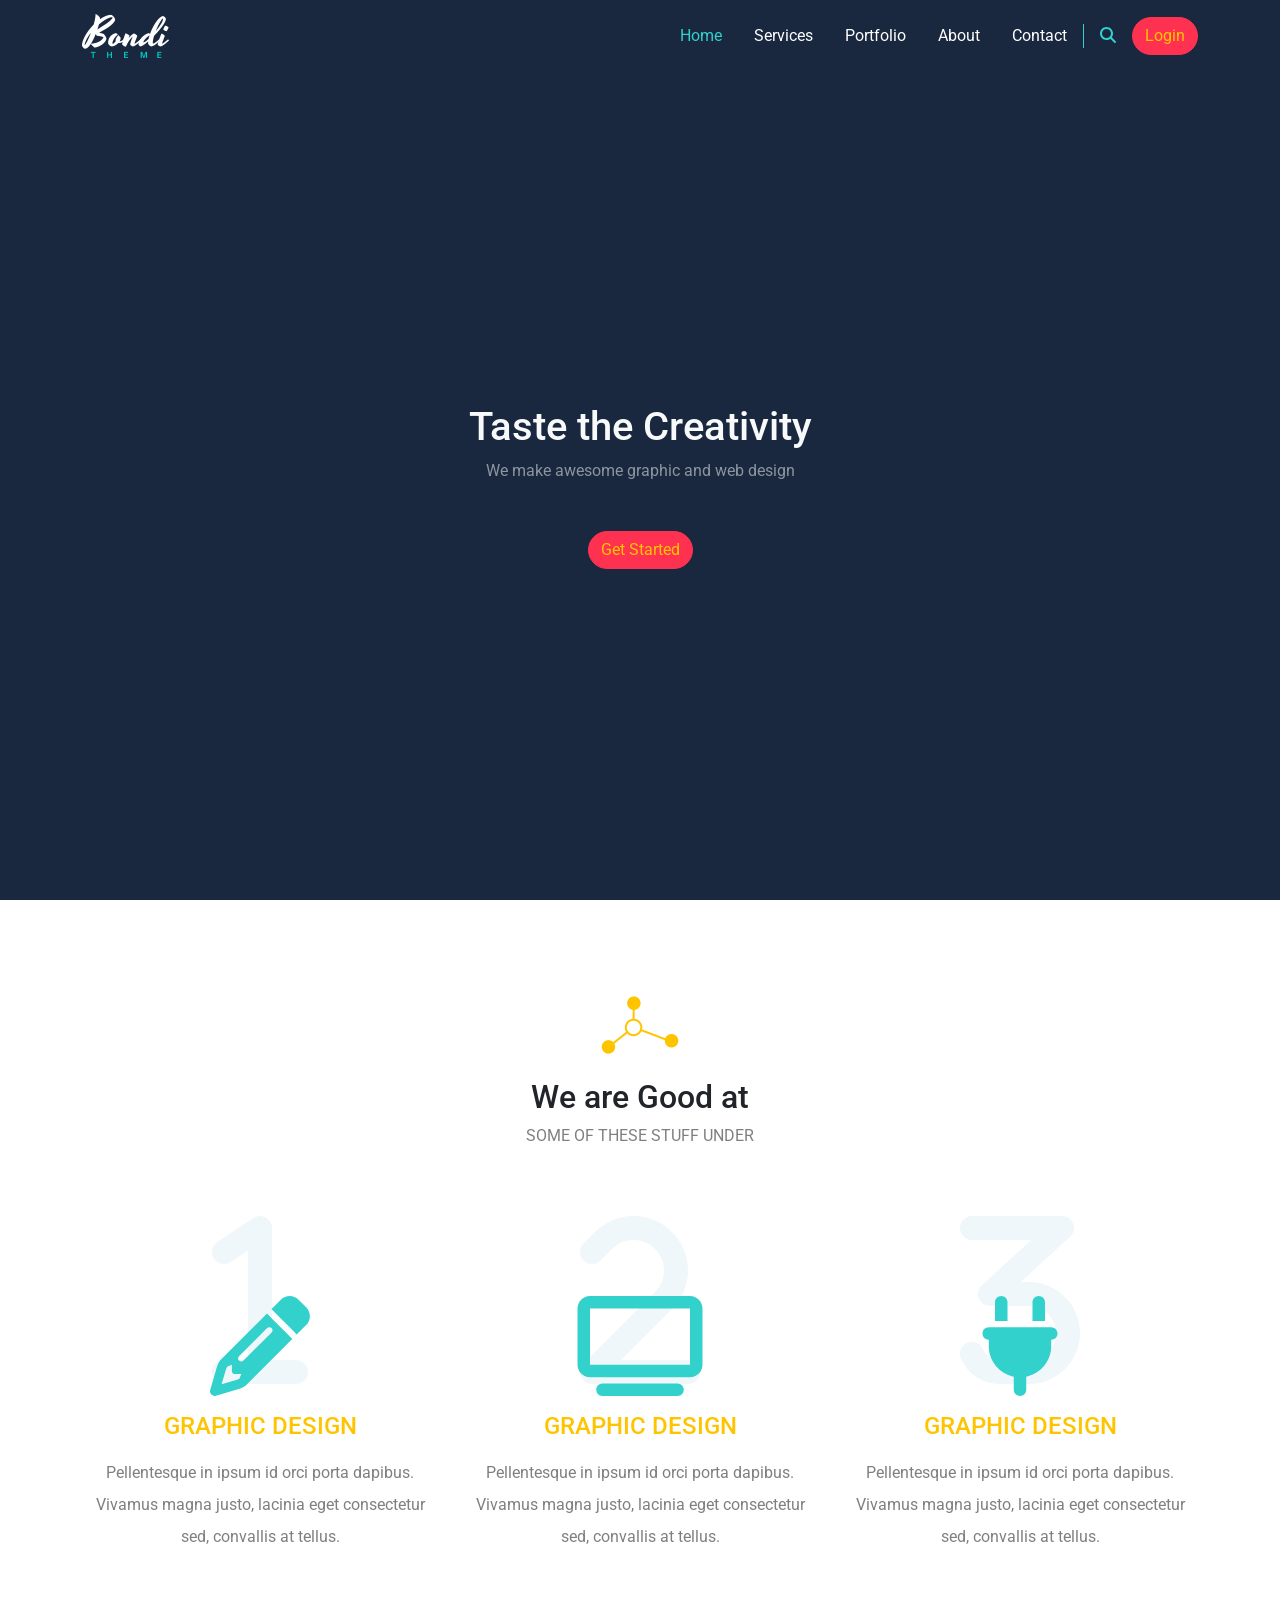
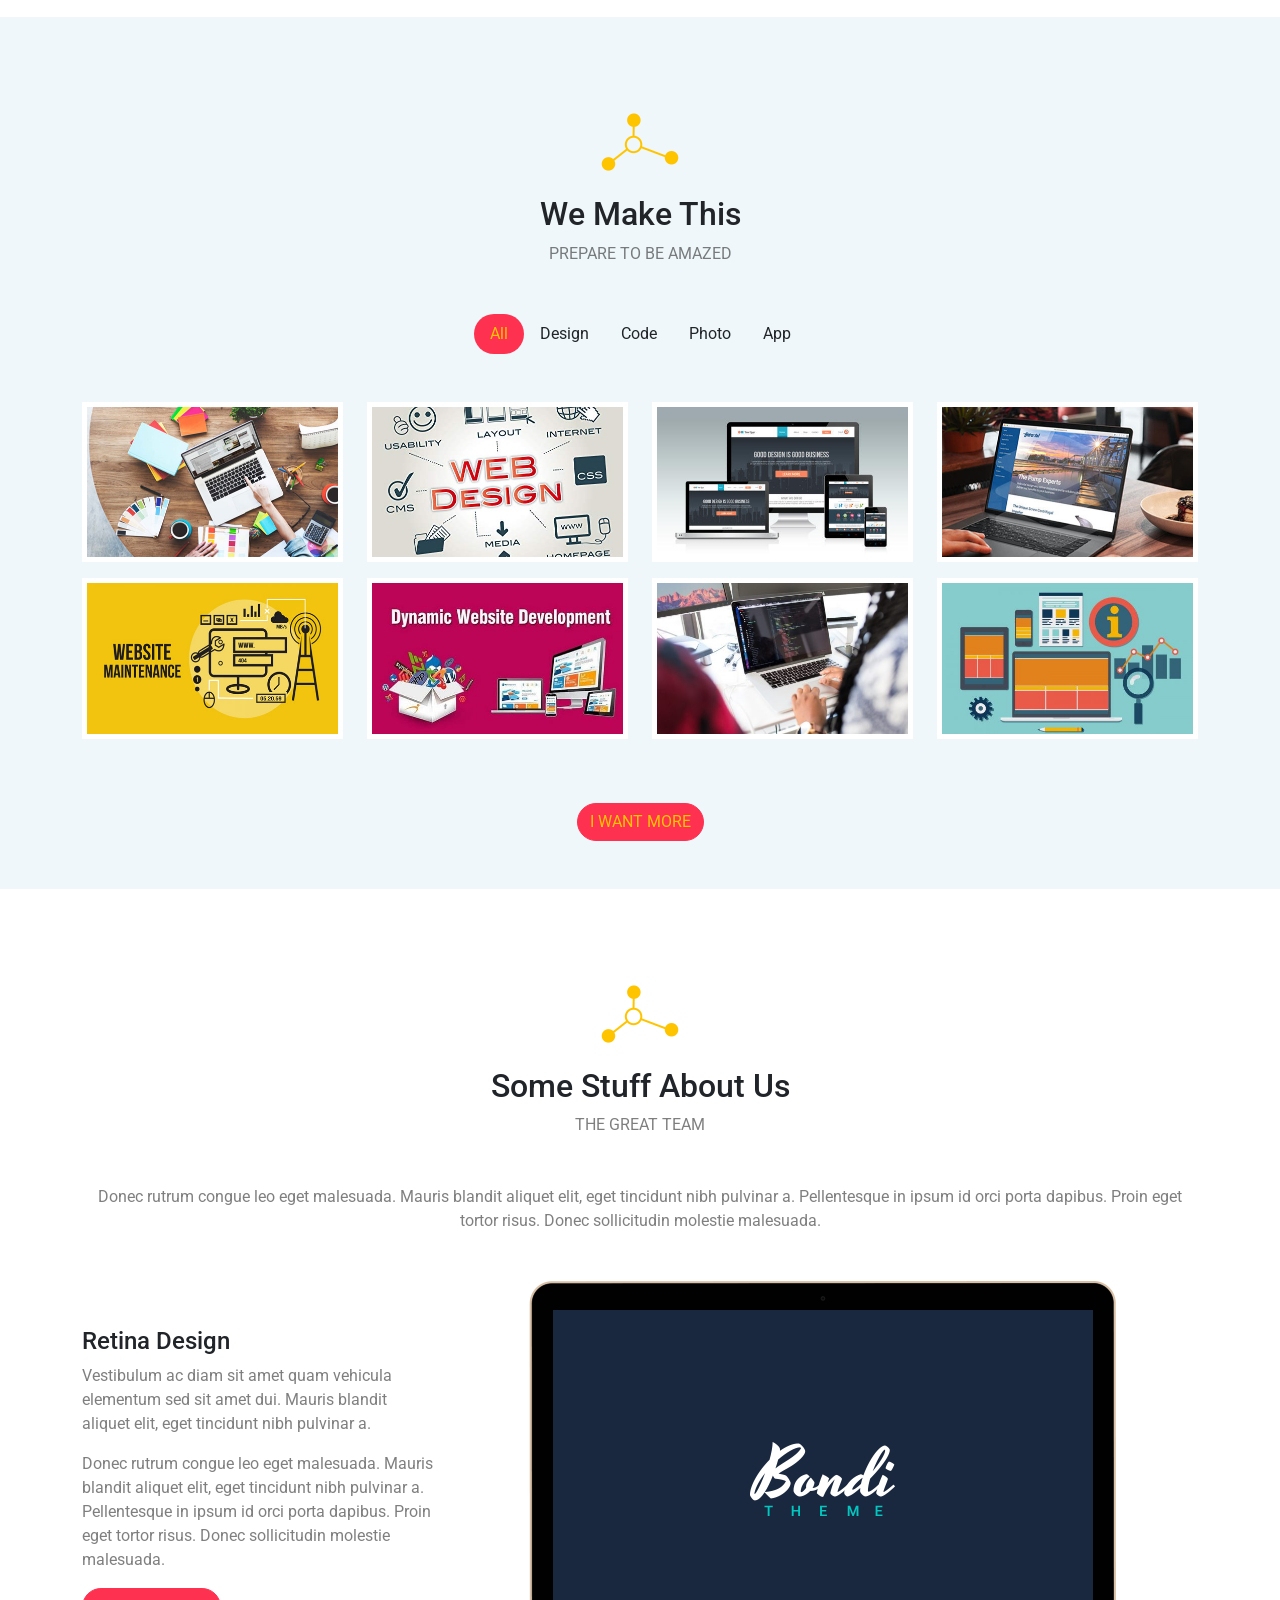
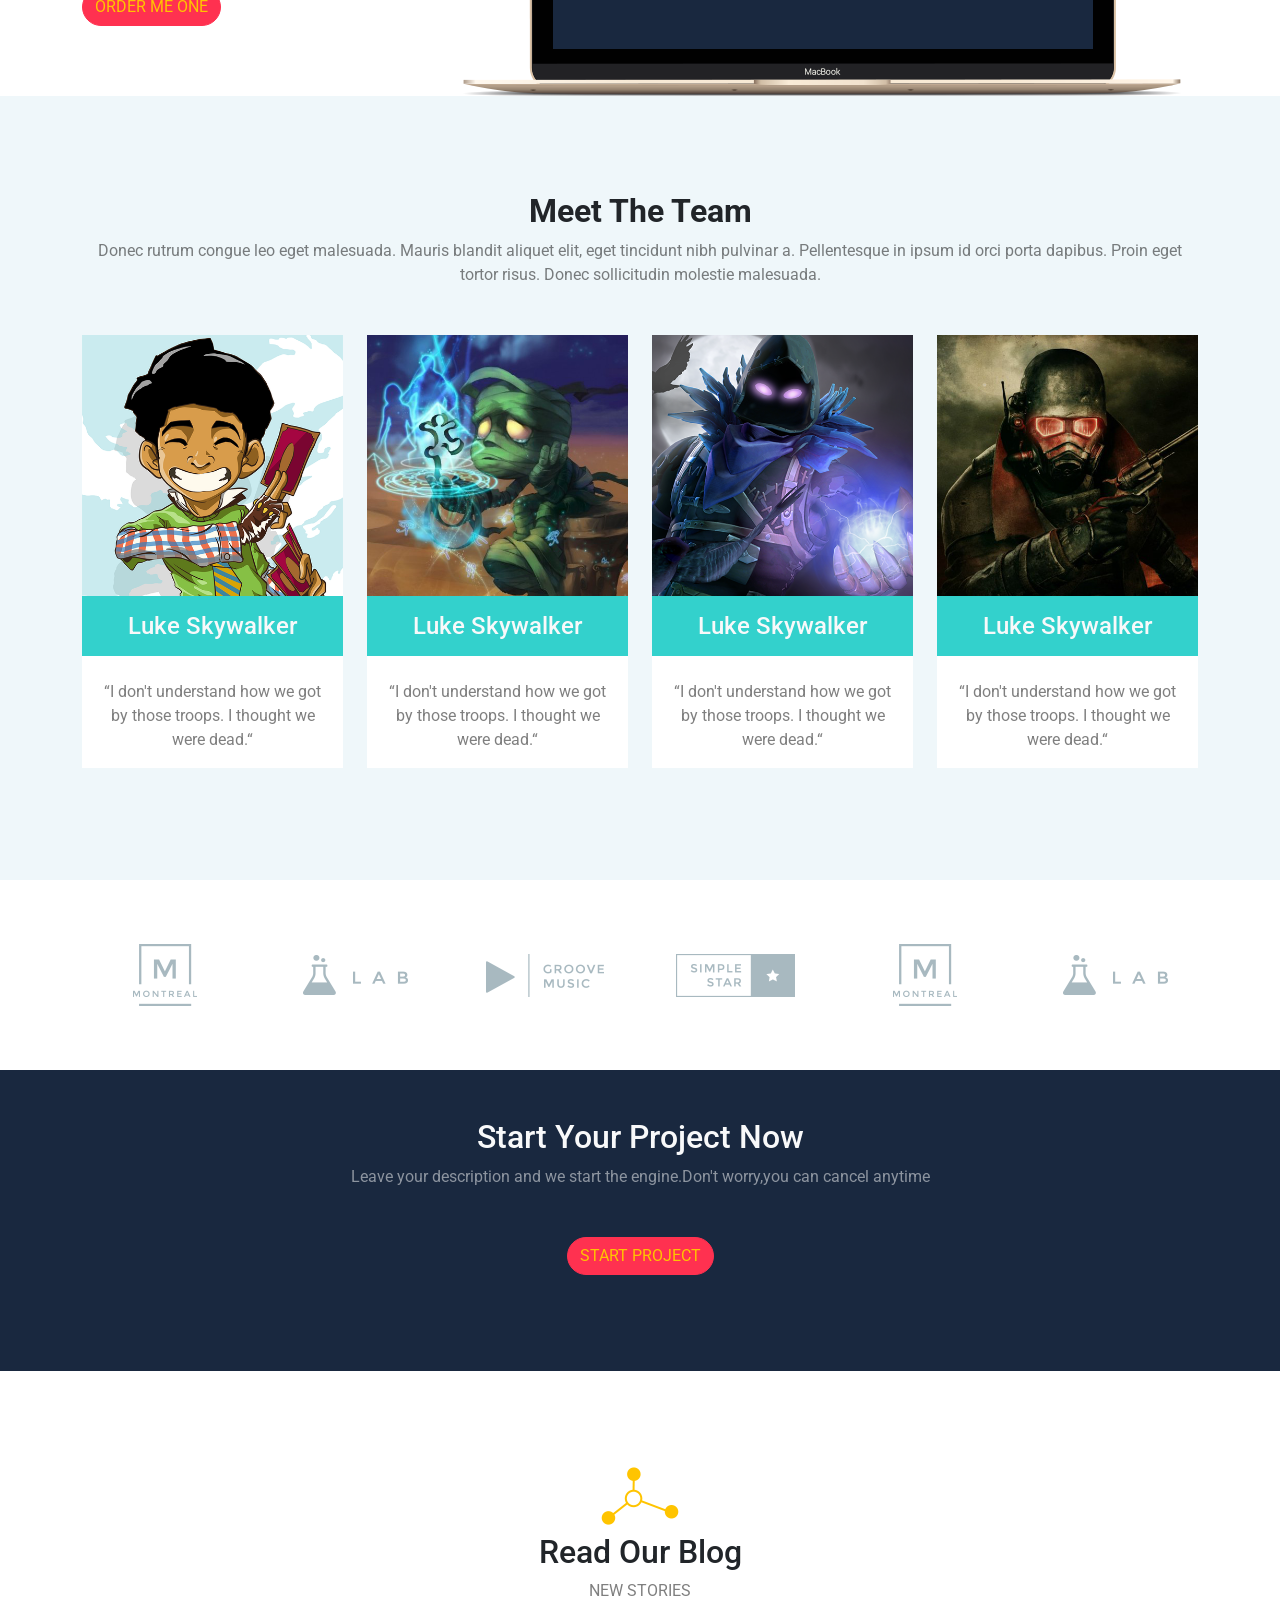
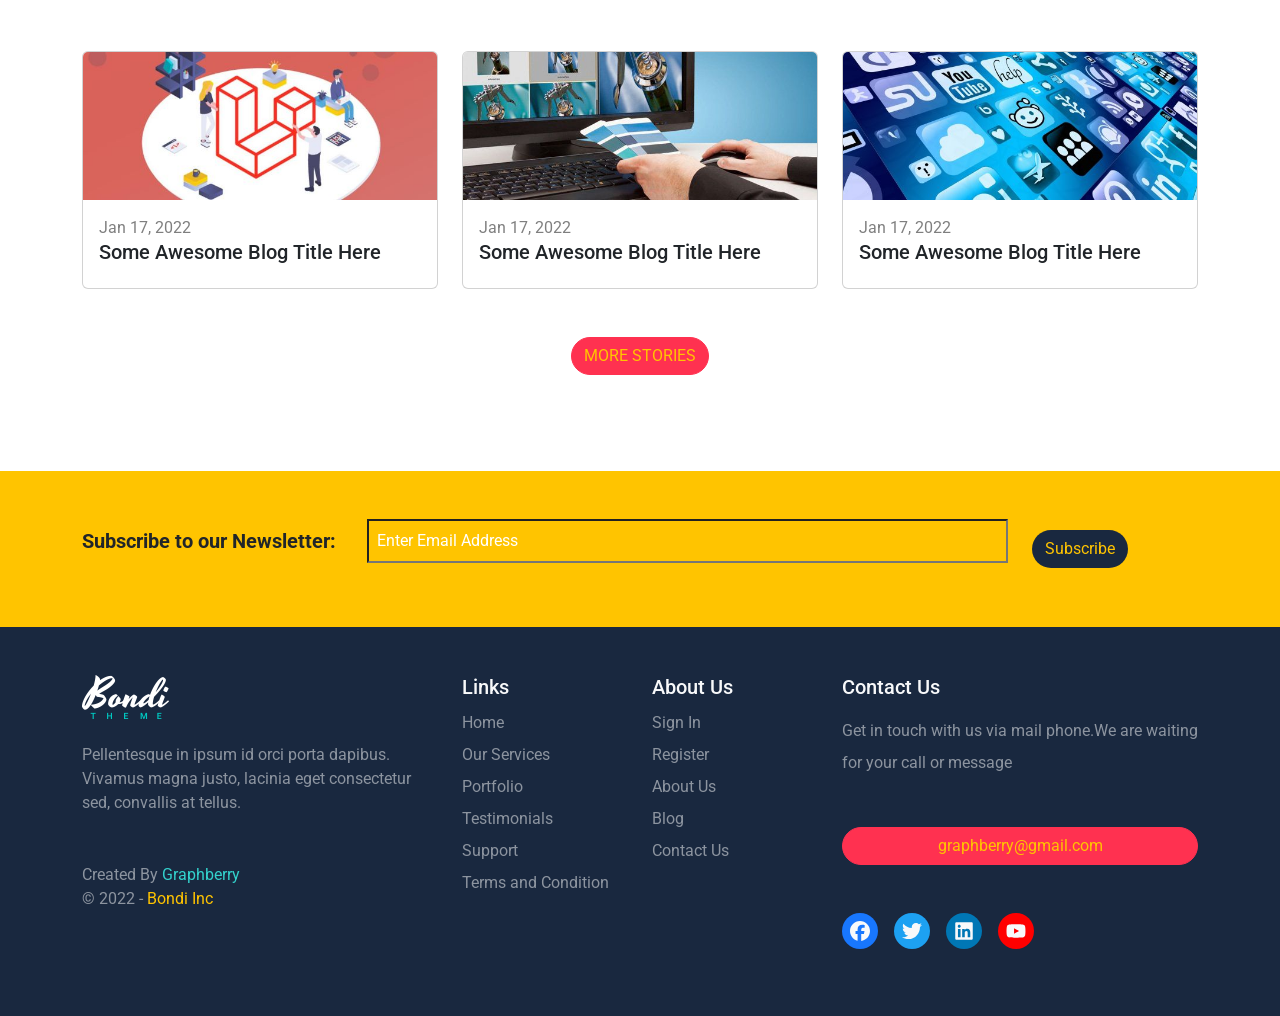
==== commit 401129bf: "improve stuff" ====
--- a/index.html
+++ b/index.html
@@ -4,10 +4,10 @@
     <meta charset="UTF-8" />
     <meta http-equiv="X-UA-Compatible" content="IE=edge" />
     <meta name="viewport" content="width=device-width, initial-scale=1.0" />
-    <title>Bondi</title>
+    <title>BSwebpage</title>
     <link rel="stylesheet" href="css/bootstrap.min.css" />
     <link rel="stylesheet" href="css/all.min.css" />
-    <link rel="stylesheet" href="css/s.css" />
+    <link rel="stylesheet" href="css/BS.css" />
     <link rel="preconnect" href="https://fonts.googleapis.com" />
     <link rel="preconnect" href="https://fonts.gstatic.com" crossorigin />
     <link href="https://fonts.googleapis.com/css2?family=Roboto:wght@100;300;500&display=swap" rel="stylesheet" />
@@ -16,7 +16,7 @@
     <nav class="navbar navbar-expand-lg sticky-top">
       <div class="container">
         <a class="navbar-brand" href="#">
-          <img src="imgs/logo.png" alt="" />
+          <img src="images/logo.png" alt="" />
         </a>
         <button
           class="navbar-toggler"
@@ -64,7 +64,7 @@
     <div class="features text-center pt-5 pb-5">
       <div class="container">
         <div class="main-title mt-5 mb-5 position-relative">
-          <img class="mb-4" src="imgs/title.png" alt="" />
+          <img class="mb-4" src="images/title.png" alt="" />
           <h2>We are Good at</h2>
           <p class="text-black-50 text-uppercase">Some Of These Stuff Under</p>
         </div>
@@ -114,7 +114,7 @@
     <div class="our-work text-center pt-5 pb-5">
       <div class="container">
         <div class="main-title mt-5 mb-5 position-relative">
-          <img class="mb-4" src="imgs/title.png" alt="" />
+          <img class="mb-4" src="images/title.png" alt="" />
           <h2>We Make This</h2>
           <p class="text-black-50 text-uppercase">Prepare To Be Amazed</p>
         </div>
@@ -128,42 +128,42 @@
         <div class="row">
           <div class="col-sm-6 col-md-4 col-lg-3">
             <div class="box mb-3 bg-white" data-work="Application">
-              <img class="img-fluid" src="imgs/work-01.jpg" alt="" />
-            </div>
-          </div>
-          <div class="col-sm-6 col-md-4 col-lg-3">
-            <div class="box mb-3 bg-white" data-work="Application">
-              <img class="img-fluid" src="imgs/work-02.jpg" alt="" />
-            </div>
-          </div>
-          <div class="col-sm-6 col-md-4 col-lg-3">
-            <div class="box mb-3 bg-white" data-work="Application">
-              <img class="img-fluid" src="imgs/work-03.jpg" alt="" />
-            </div>
-          </div>
-          <div class="col-sm-6 col-md-4 col-lg-3">
-            <div class="box mb-3 bg-white" data-work="Application">
-              <img class="img-fluid" src="imgs/work-04.jpg" alt="" />
-            </div>
-          </div>
-          <div class="col-sm-6 col-md-4 col-lg-3">
-            <div class="box mb-3 bg-white" data-work="Application">
-              <img class="img-fluid" src="imgs/work-05.jpg" alt="" />
-            </div>
-          </div>
-          <div class="col-sm-6 col-md-4 col-lg-3">
-            <div class="box mb-3 bg-white" data-work="Application">
-              <img class="img-fluid" src="imgs/work-06.jpg" alt="" />
-            </div>
-          </div>
-          <div class="col-sm-6 col-md-4 col-lg-3">
-            <div class="box mb-3 bg-white" data-work="Application">
-              <img class="img-fluid" src="imgs/work-07.jpg" alt="" />
-            </div>
-          </div>
-          <div class="col-sm-6 col-md-4 col-lg-3">
-            <div class="box mb-3 bg-white" data-work="Application">
-              <img class="img-fluid" src="imgs/work-08.jpg" alt="" />
+              <img class="img-fluid" src="images/work-01.jpg" alt="" />
+            </div>
+          </div>
+          <div class="col-sm-6 col-md-4 col-lg-3">
+            <div class="box mb-3 bg-white" data-work="Application">
+              <img class="img-fluid" src="images/work-02.jpg" alt="" />
+            </div>
+          </div>
+          <div class="col-sm-6 col-md-4 col-lg-3">
+            <div class="box mb-3 bg-white" data-work="Application">
+              <img class="img-fluid" src="images/work-03.jpg" alt="" />
+            </div>
+          </div>
+          <div class="col-sm-6 col-md-4 col-lg-3">
+            <div class="box mb-3 bg-white" data-work="Application">
+              <img class="img-fluid" src="images/work-04.jpg" alt="" />
+            </div>
+          </div>
+          <div class="col-sm-6 col-md-4 col-lg-3">
+            <div class="box mb-3 bg-white" data-work="Application">
+              <img class="img-fluid" src="images/work-05.jpg" alt="" />
+            </div>
+          </div>
+          <div class="col-sm-6 col-md-4 col-lg-3">
+            <div class="box mb-3 bg-white" data-work="Application">
+              <img class="img-fluid" src="images/work-06.jpg" alt="" />
+            </div>
+          </div>
+          <div class="col-sm-6 col-md-4 col-lg-3">
+            <div class="box mb-3 bg-white" data-work="Application">
+              <img class="img-fluid" src="images/work-07.jpg" alt="" />
+            </div>
+          </div>
+          <div class="col-sm-6 col-md-4 col-lg-3">
+            <div class="box mb-3 bg-white" data-work="Application">
+              <img class="img-fluid" src="images/work-08.jpg" alt="" />
             </div>
           </div>
         </div>
@@ -175,7 +175,7 @@
     <div class="stuff pt-5">
       <div class="container">
         <div class="main-title text-center mt-5 mb-5 position-relative">
-          <img class="mb-4" src="imgs/title.png" alt="" />
+          <img class="mb-4" src="images/title.png" alt="" />
           <h2>Some Stuff About Us</h2>
           <p class="text-black-50 text-uppercase">The Great Team</p>
         </div>
@@ -201,7 +201,7 @@
           </div>
           <div class="col-lg-8">
             <div class="image">
-              <img class="img-fluid" src="imgs/laptop.png" alt="" />
+              <img class="img-fluid" src="images/laptop.png" alt="" />
             </div>
           </div>
         </div>
@@ -217,7 +217,7 @@
         <div class="row">
           <div class="col-md-6 col-lg-3">
             <div class="box bg-white">
-              <img class="img-fluid" src="imgs/team-1.png" alt="" />
+              <img class="img-fluid" src="images/team-1.png" alt="" />
               <h4 class="p-3 text-light">Luke Skywalker</h4>
               <blockquote class="text-black-50 p-3">
                 “I don't understand how we got by those troops. I thought we were dead.“
@@ -226,7 +226,7 @@
           </div>
           <div class="col-md-6 col-lg-3">
             <div class="box bg-white">
-              <img class="img-fluid" src="imgs/team-2.png" alt="" />
+              <img class="img-fluid" src="images/team-2.png" alt="" />
               <h4 class="p-3 text-light">Luke Skywalker</h4>
               <blockquote class="text-black-50 p-3">
                 “I don't understand how we got by those troops. I thought we were dead.“
@@ -235,7 +235,7 @@
           </div>
           <div class="col-md-6 col-lg-3">
             <div class="box bg-white">
-              <img class="img-fluid" src="imgs/team-3.png" alt="" />
+              <img class="img-fluid" src="images/team-3.png" alt="" />
               <h4 class="p-3 text-light">Luke Skywalker</h4>
               <blockquote class="text-black-50 p-3">
                 “I don't understand how we got by those troops. I thought we were dead.“
@@ -244,7 +244,7 @@
           </div>
           <div class="col-md-6 col-lg-3">
             <div class="box bg-white">
-              <img class="img-fluid" src="imgs/team-4.png" alt="" />
+              <img class="img-fluid" src="images/team-4.png" alt="" />
               <h4 class="p-3 text-light">Luke Skywalker</h4>
               <blockquote class="text-black-50 p-3">
                 “I don't understand how we got by those troops. I thought we were dead.“
@@ -258,22 +258,22 @@
       <div class="container">
         <div class="row align-items-center">
           <div class="col-sm-6 col-md-4 col-lg-2 mt-3 mb-3">
-            <img class="img-fluid" src="imgs/tech-1.png" alt="" />
-          </div>
-          <div class="col-sm-6 col-md-4 col-lg-2 mt-3 mb-3">
-            <img class="img-fluid" src="imgs/tech-2.png" alt="" />
-          </div>
-          <div class="col-sm-6 col-md-4 col-lg-2 mt-3 mb-3">
-            <img class="img-fluid" src="imgs/tech-3.png" alt="" />
-          </div>
-          <div class="col-sm-6 col-md-4 col-lg-2 mt-3 mb-3">
-            <img class="img-fluid" src="imgs/tech-4.png" alt="" />
-          </div>
-          <div class="col-sm-6 col-md-4 col-lg-2 mt-3 mb-3">
-            <img class="img-fluid" src="imgs/tech-1.png" alt="" />
-          </div>
-          <div class="col-sm-6 col-md-4 col-lg-2 mt-3 mb-3">
-            <img class="img-fluid" src="imgs/tech-2.png" alt="" />
+            <img class="img-fluid" src="images/tech-1.png" alt="" />
+          </div>
+          <div class="col-sm-6 col-md-4 col-lg-2 mt-3 mb-3">
+            <img class="img-fluid" src="images/tech-2.png" alt="" />
+          </div>
+          <div class="col-sm-6 col-md-4 col-lg-2 mt-3 mb-3">
+            <img class="img-fluid" src="images/tech-3.png" alt="" />
+          </div>
+          <div class="col-sm-6 col-md-4 col-lg-2 mt-3 mb-3">
+            <img class="img-fluid" src="images/tech-4.png" alt="" />
+          </div>
+          <div class="col-sm-6 col-md-4 col-lg-2 mt-3 mb-3">
+            <img class="img-fluid" src="images/tech-1.png" alt="" />
+          </div>
+          <div class="col-sm-6 col-md-4 col-lg-2 mt-3 mb-3">
+            <img class="img-fluid" src="images/tech-2.png" alt="" />
           </div>
         </div>
       </div>
@@ -288,14 +288,14 @@
     <div class="blog pt-5 pb-5">
       <div class="container">
         <div class="main-title text-center mt-5 mb-5 position-relative">
-          <img class="mb-2" src="imgs/title.png" alt="" />
+          <img class="mb-2" src="images/title.png" alt="" />
           <h2>Read Our Blog</h2>
           <p class="text-uppercase text-black-50">New Stories</p>
         </div>
         <div class="row">
           <div class="col-md-6 col-lg-4">
             <div class="card">
-              <img src="imgs/blog-1.jpg" class="card-img-top" alt="Blog Post" />
+              <img src="images/blog-1.jpg" class="card-img-top" alt="Blog Post" />
               <div class="card-body">
                 <span class="text-black-50">Jan 17, 2022</span>
                 <h5 class="card-title">Some Awesome Blog Title Here</h5>
@@ -304,7 +304,7 @@
           </div>
           <div class="col-md-6 col-lg-4">
             <div class="card">
-              <img src="imgs/blog-2.jpg" class="card-img-top" alt="Blog Post" />
+              <img src="images/blog-2.jpg" class="card-img-top" alt="Blog Post" />
               <div class="card-body">
                 <span class="text-black-50">Jan 17, 2022</span>
                 <h5 class="card-title">Some Awesome Blog Title Here</h5>
@@ -313,7 +313,7 @@
           </div>
           <div class="col-md-6 col-lg-4">
             <div class="card">
-              <img src="imgs/blog-3.jpg" class="card-img-top" alt="Blog Post" />
+              <img src="images/blog-3.jpg" class="card-img-top" alt="Blog Post" />
               <div class="card-body">
                 <span class="text-black-50">Jan 17, 2022</span>
                 <h5 class="card-title">Some Awesome Blog Title Here</h5>
@@ -346,7 +346,7 @@
         <div class="row">
           <div class="col-md-6 col-lg-4">
             <div class="info mb-5">
-              <img src="imgs/logo.png" alt="" class="mb-4" />
+              <img src="images/logo.png" alt="" class="mb-4" />
               <p class="mb-5">
                 Pellentesque in ipsum id orci porta dapibus. Vivamus magna justo, lacinia eget consectetur sed,
                 convallis at tellus.
--- a/css/BS.css
+++ b/css/BS.css
@@ -0,0 +1,203 @@
+body {
+    font-family: "Roboto", sans-serif;
+    /* height: 10000vh; */
+  }
+  :root {
+    --dark: #19283f;
+    --green: #33d1cc;
+    --red: #ff3150;
+    --yellow: #ffc400;
+    --sec: #eff7fa;
+  }
+  /* start-components */
+  .main-btn {
+    background-color: var(--red);
+    border-color: var(--red);
+    color: var(--yellow);
+  }
+  .main-btn:hover,
+  .main-btn:focus {
+    border-color: transparent;
+    background-color: var(--red);
+    color: black;
+  }
+  .main-heading {
+    position: relative;
+  }
+  .main-heading::after {
+    content: "";
+    position: absolute;
+    height: 2px;
+    background-color: var(--green);
+    width: 120px;
+    bottom: -20px;
+    left: 50%;
+    transform: translateX(-50%);
+  }
+  
+  /* end components */
+  
+  /* start navbar */
+  .navbar {
+    background-color: var(--dark);
+  }
+  .navbar .navbar-nav .nav-link {
+    color: white;
+  }
+  .navbar .navbar-nav .nav-link.active,
+  .navbar .navbar-nav .nav-link:focus,
+  .navbar .navbar-nav .nav-link:hover {
+    color: var(--green);
+  }
+  .navbar .search {
+    border-left: 1px solid var(--green);
+  }
+  .navbar .search svg {
+    color: var(--green);
+    /* font-size:20px */
+  }
+  
+  /* end navbar */
+  /* start landing */
+  .landing {
+    background-color: var(--dark);
+    min-height: calc(100vh - 72px);
+  }
+  /* end landing */
+  /* start-features */
+  .features .icon-holder {
+    height: 200px;
+  }
+  .features .icon-holder .icon {
+    color: var(--green);
+    /* text-align: center; */
+    font-size: 100px;
+  }
+  .features .icon-holder .number {
+    font-size: 12rem;
+    /* opacity: 0.1; */
+    color: var(--sec);
+  }
+  .features .icon-holder svg {
+    left: 50%;
+    transform: translateX(-50%);
+  }
+  .features h4 {
+    color: var(--yellow);
+  }
+  
+  /* end-features */
+  /* start-our-work */
+  .our-work {
+    background-color: var(--sec);
+  }
+  .our-work ul li {
+    padding: 0.5rem 1rem;
+    cursor: pointer;
+  }
+  .our-work ul li.active {
+    background-color: var(--red);
+    color: var(--yellow);
+  }
+  .our-work ul li:hover:not(.active){
+    color:var(--red)
+  }
+  .our-work .box{
+    padding:5px;
+    overflow: hidden;
+    position:relative
+  }
+  .our-work .box::before{
+    content:attr(data-work);
+    position: absolute;
+    background-color:#7e008047;
+    width:calc(100% - 10px);
+    height: calc(100% - 10px);
+    display:flex;
+    justify-content: center;
+    align-items: center;
+    font-weight: bold;
+    color:white;
+    transition:0.3s;
+    bottom:0;
+    transform: translateY(calc(100% + 10px));
+  }
+  .our-work .box:hover::before{
+    transform: translateY(0);
+  
+  }
+  
+  /* end-our-work */
+  /* start-stuff */
+  .stuff .descryption{
+    max-width:400px;
+  }
+  /* end-stuff */
+  /* start team */
+  .team .main-heading h2{
+    color:var(--yellow)
+  }
+  .team {
+    background-color: var(--sec);
+  }
+  .team .box h4{
+    background-color: var(--green);
+  }
+  /* end team */
+  /* start project */
+  .project{
+    background-color: var(--dark);
+  }
+  /* end project */
+  /* start-Subscribe */
+  .subscribe{
+    background-color:var(--yellow)
+  }
+  .subscribe input[type="email"]{
+    border:none;
+    border-bottom:1px solid white
+  }
+  .subscribe input[type="email"]:focus{
+    outline:none;
+  }
+  .subscribe input::placeholder{
+    color:white
+  }
+  .subscribe input:focus::placeholder{
+    color:transparent;
+  }
+  .subscribe input[type="submit"]{
+    background-color: var(--dark);
+    color:var(--yellow)
+  
+  }
+  /* end-Subscribe */
+  /* startfooter */
+  .footer{
+    background-color: var(--dark);
+  }
+  .footer .copyright > span{
+    color:var(--green);
+  
+  }
+  .footer .copyright div span{
+  
+    color:var(--yellow)
+  }
+  .footer .contact ul svg{
+    width:20px;
+    height: 20px;
+  }
+  .footer .facebook{
+    background-color:#1877fe ;
+  }
+  .footer .twitter{
+    background-color:#1da1f2 ;
+  }
+  .footer .youtube{
+    background-color:#ff0000 ;
+  }
+  .footer .linkedin{
+    background-color:#0077b5 ;
+  }
+  /* endfooter */
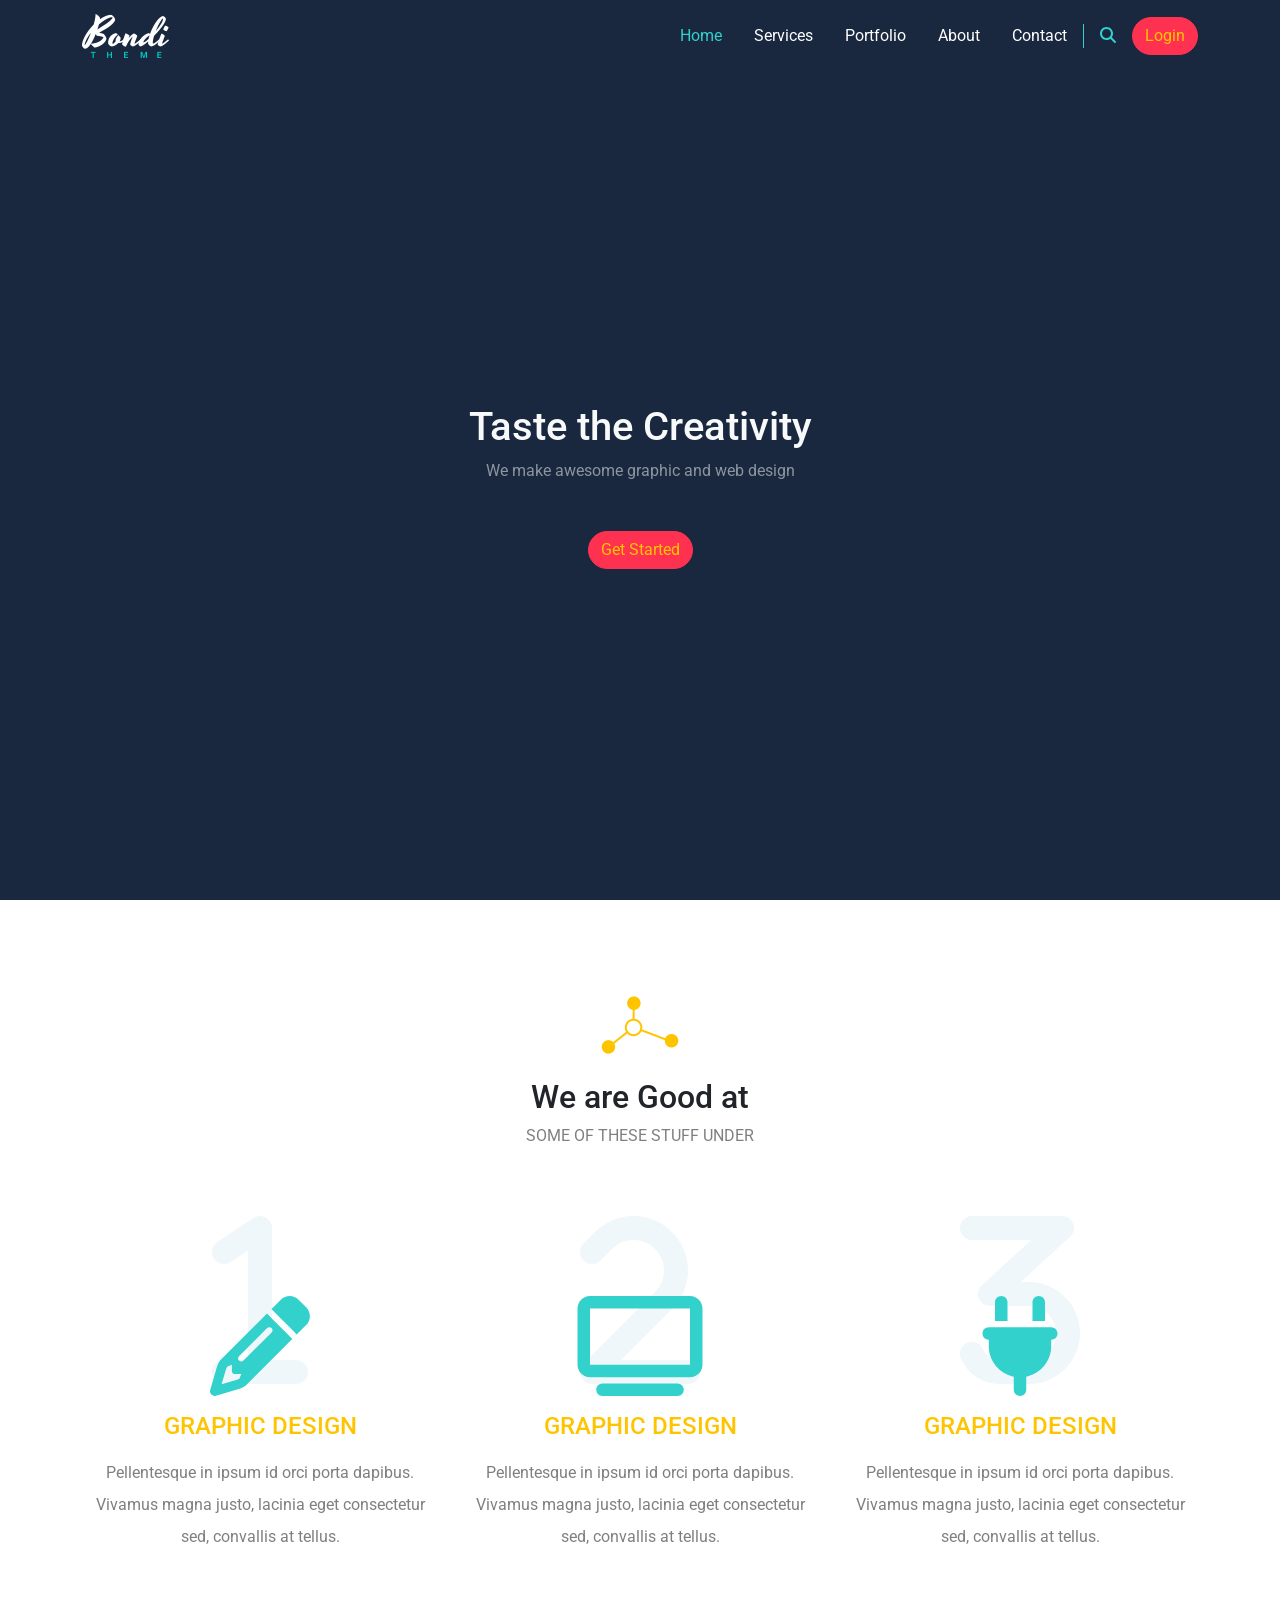
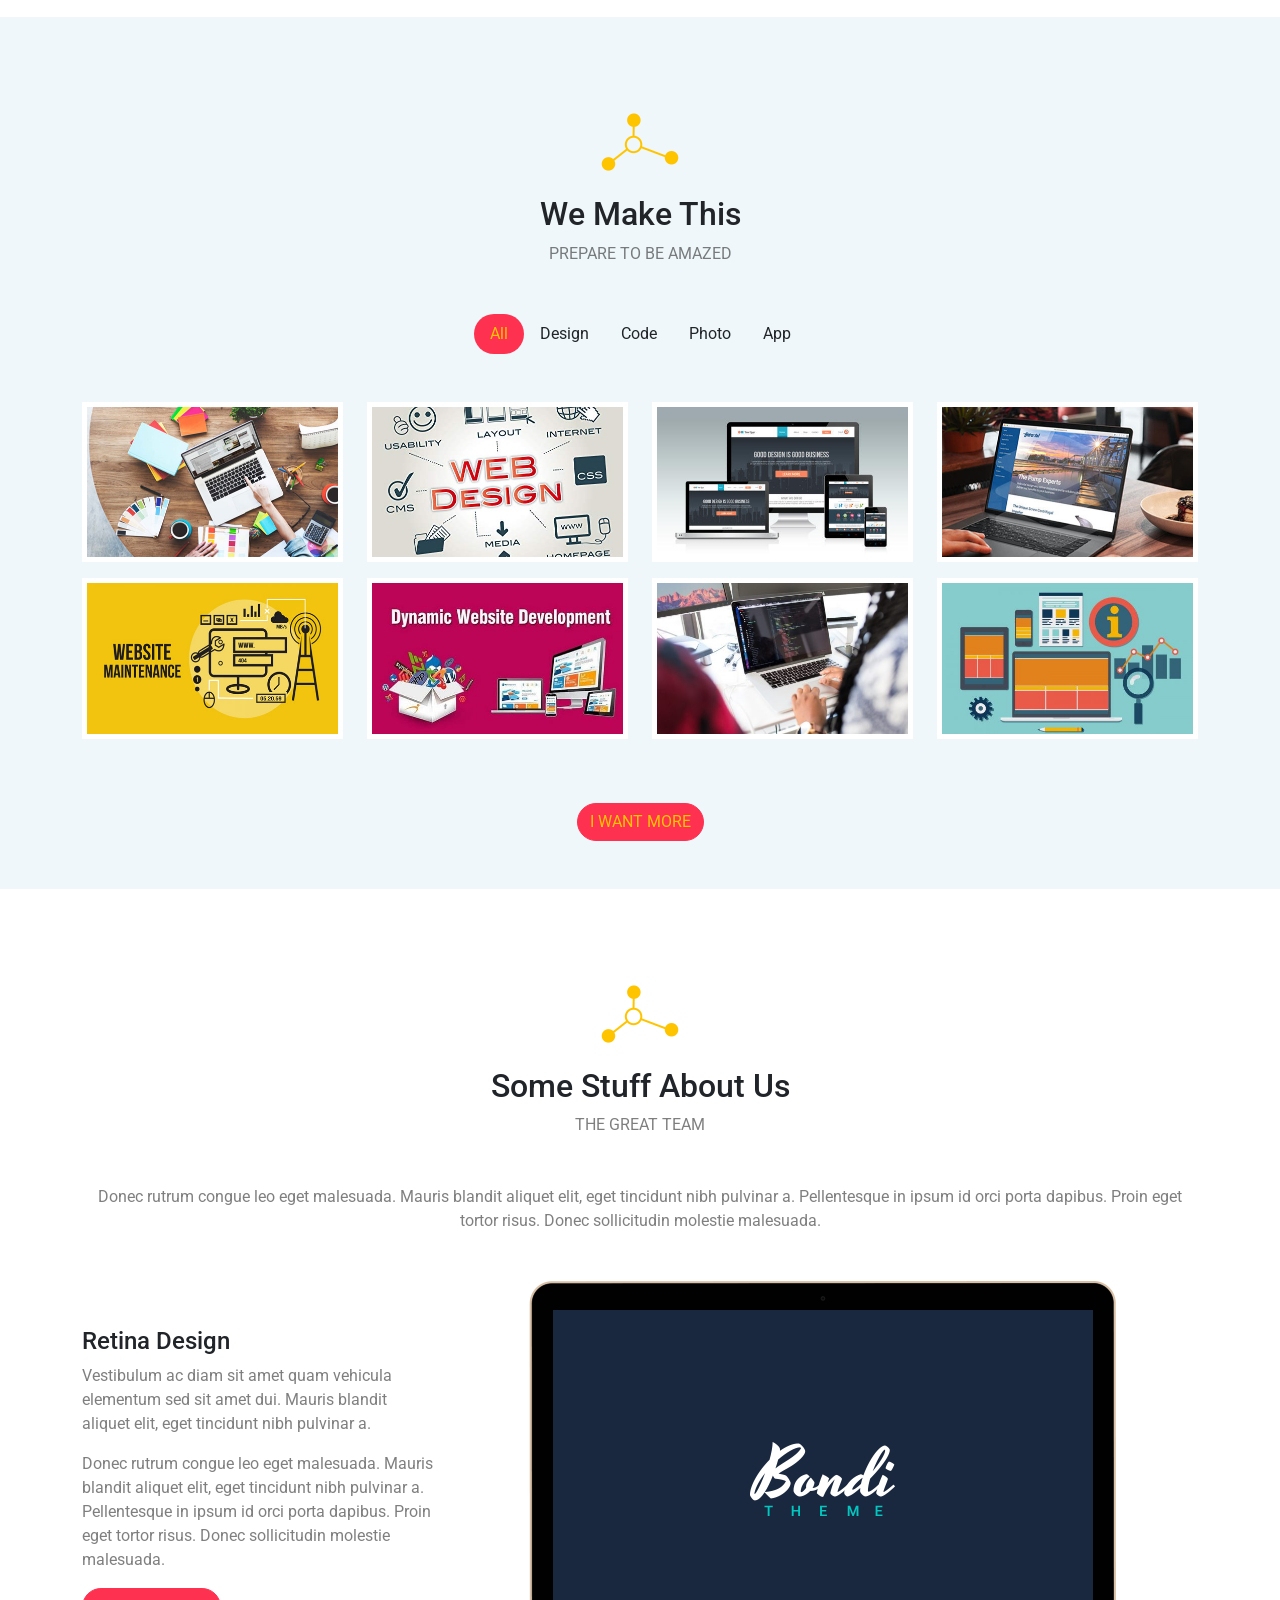
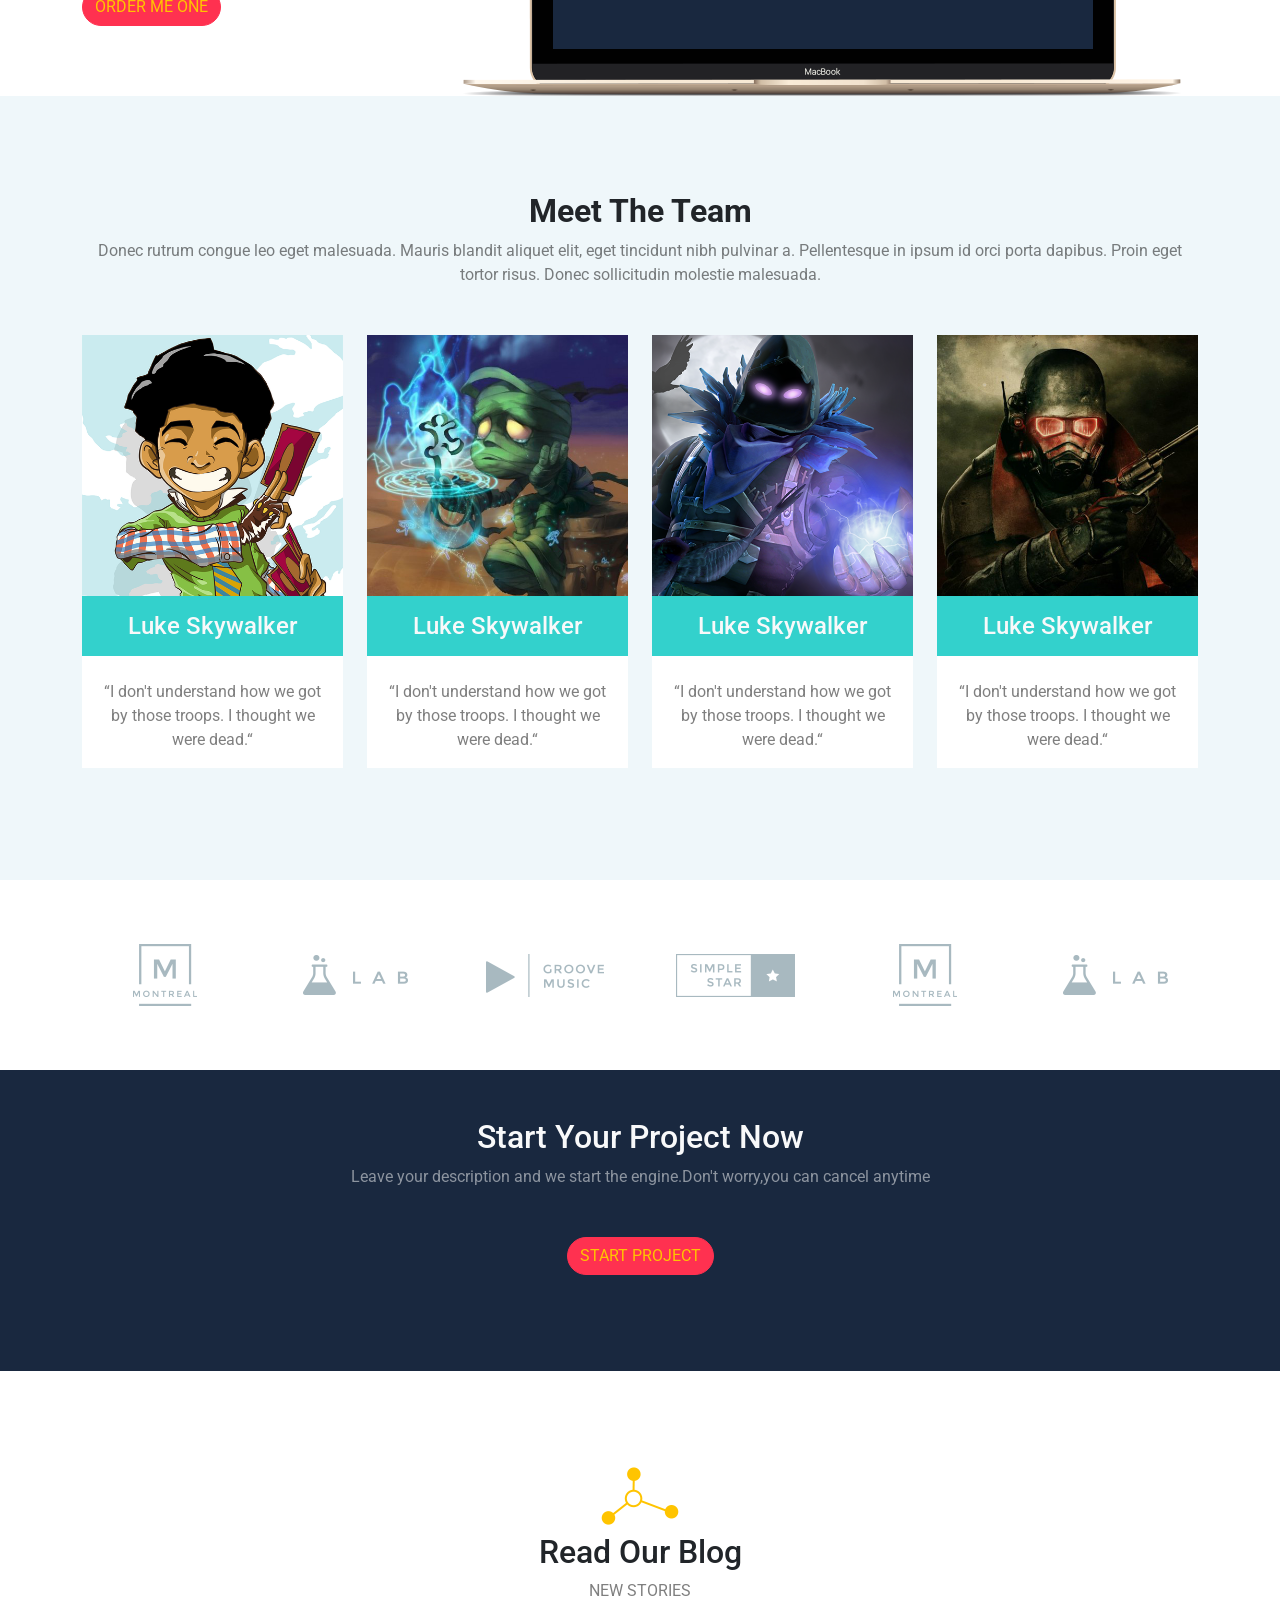
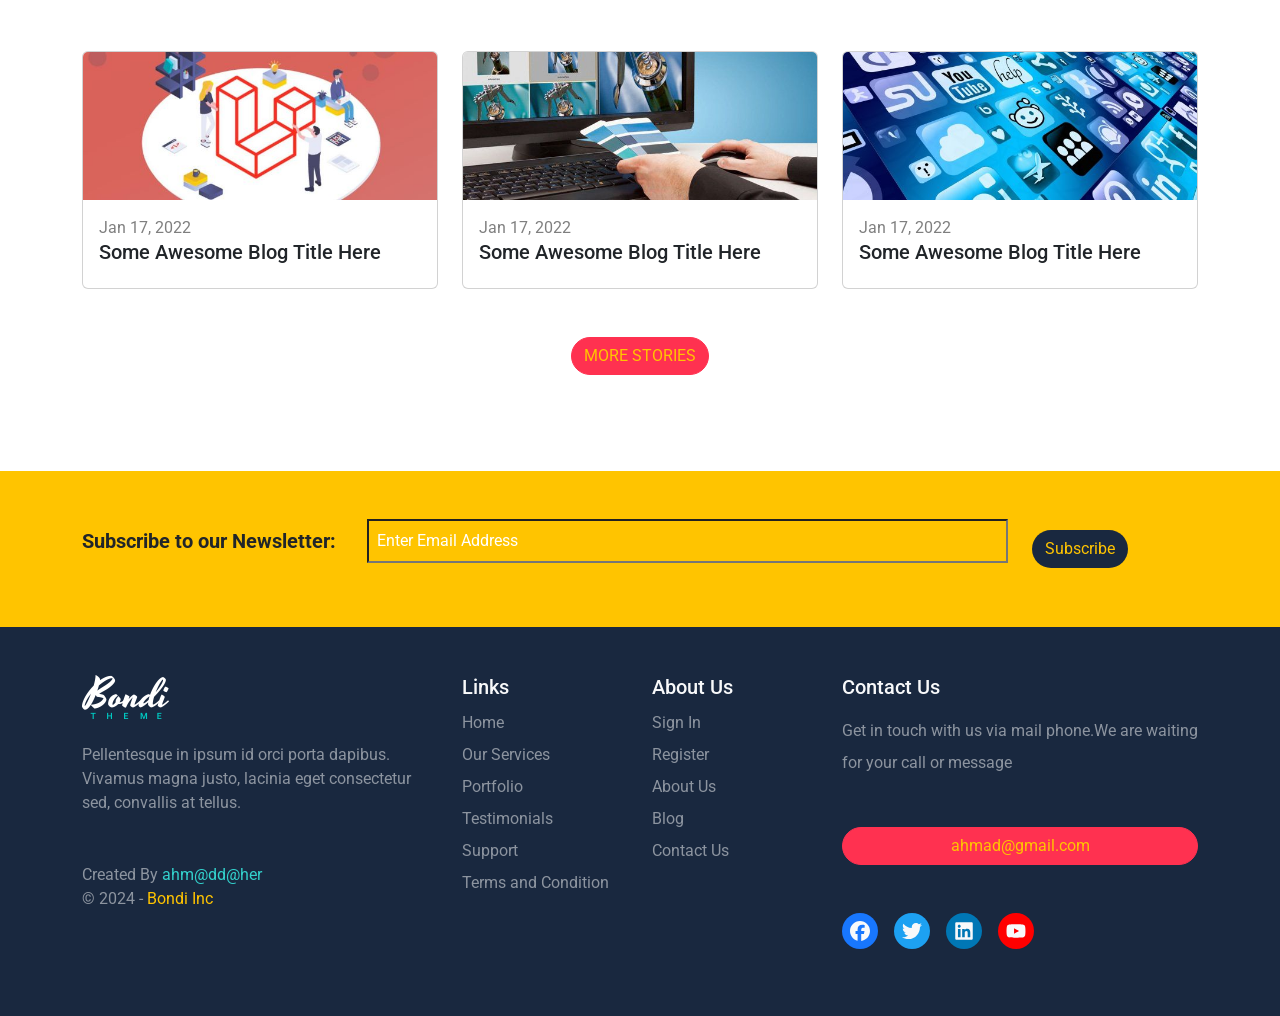
==== commit 7a422a21: "improve stuff" ====
--- a/index.html
+++ b/index.html
@@ -5,12 +5,15 @@
     <meta http-equiv="X-UA-Compatible" content="IE=edge" />
     <meta name="viewport" content="width=device-width, initial-scale=1.0" />
     <title>BSwebpage</title>
-    <link rel="stylesheet" href="css/bootstrap.min.css" />
-    <link rel="stylesheet" href="css/all.min.css" />
-    <link rel="stylesheet" href="css/BS.css" />
+    <link rel="stylesheet" href="./css/bootstrap.min.css" />
+    <link rel="stylesheet" href="./css/all.min.css" />
+    <link rel="stylesheet" href="./css/BS.css" />
     <link rel="preconnect" href="https://fonts.googleapis.com" />
     <link rel="preconnect" href="https://fonts.gstatic.com" crossorigin />
-    <link href="https://fonts.googleapis.com/css2?family=Roboto:wght@100;300;500&display=swap" rel="stylesheet" />
+    <link
+      href="https://fonts.googleapis.com/css2?family=Roboto:wght@100;300;500&display=swap"
+      rel="stylesheet"
+    />
   </head>
   <body>
     <nav class="navbar navbar-expand-lg sticky-top">
@@ -32,7 +35,9 @@
         <div class="collapse navbar-collapse" id="main">
           <ul class="navbar-nav ms-auto mb-2 mb-lg-0">
             <li class="nav-item">
-              <a class="nav-link p-2 p-lg-3 active" aria-current="page" href="#">Home</a>
+              <a class="nav-link p-2 p-lg-3 active" aria-current="page" href="#"
+                >Home</a
+              >
             </li>
             <li class="nav-item">
               <a class="nav-link p-2 p-lg-3" href="#">Services</a>
@@ -57,7 +62,9 @@
     <div class="landing d-flex justify-content-center align-items-center">
       <div class="text-center text-light">
         <h1>Taste the Creativity</h1>
-        <p class="fs-6 text-white-50 mb-5">We make awesome graphic and web design</p>
+        <p class="fs-6 text-white-50 mb-5">
+          We make awesome graphic and web design
+        </p>
         <a class="btn rounded-pill main-btn" href="#">Get Started</a>
       </div>
     </div>
@@ -73,12 +80,14 @@
             <div class="feat">
               <div class="icon-holder position-relative">
                 <i class="fa-solid fa-1 position-absolute bottom-0 number"></i>
-                <i class="fa-solid fa-pencil fa-4x position-absolute bottom-0 icon"></i>
+                <i
+                  class="fa-solid fa-pencil fa-4x position-absolute bottom-0 icon"
+                ></i>
               </div>
               <h4 class="mb-3 mt-3 text-uppercase">Graphic Design</h4>
               <p class="text-black-50 lh-lg">
-                Pellentesque in ipsum id orci porta dapibus. Vivamus magna justo, lacinia eget consectetur sed,
-                convallis at tellus.
+                Pellentesque in ipsum id orci porta dapibus. Vivamus magna
+                justo, lacinia eget consectetur sed, convallis at tellus.
               </p>
             </div>
           </div>
@@ -86,12 +95,14 @@
             <div class="feat">
               <div class="icon-holder position-relative">
                 <i class="fa-solid fa-2 position-absolute bottom-0 number"></i>
-                <i class="fa-solid fa-tv fa-4x position-absolute bottom-0 icon"></i>
+                <i
+                  class="fa-solid fa-tv fa-4x position-absolute bottom-0 icon"
+                ></i>
               </div>
               <h4 class="mb-3 mt-3 text-uppercase">Graphic Design</h4>
               <p class="text-black-50 lh-lg">
-                Pellentesque in ipsum id orci porta dapibus. Vivamus magna justo, lacinia eget consectetur sed,
-                convallis at tellus.
+                Pellentesque in ipsum id orci porta dapibus. Vivamus magna
+                justo, lacinia eget consectetur sed, convallis at tellus.
               </p>
             </div>
           </div>
@@ -99,12 +110,14 @@
             <div class="feat">
               <div class="icon-holder position-relative">
                 <i class="fa-solid fa-3 position-absolute bottom-0 number"></i>
-                <i class="fa-solid fa-plug fa-4x position-absolute bottom-0 icon"></i>
+                <i
+                  class="fa-solid fa-plug fa-4x position-absolute bottom-0 icon"
+                ></i>
               </div>
               <h4 class="mb-3 mt-3 text-uppercase">Graphic Design</h4>
               <p class="text-black-50 lh-lg">
-                Pellentesque in ipsum id orci porta dapibus. Vivamus magna justo, lacinia eget consectetur sed,
-                convallis at tellus.
+                Pellentesque in ipsum id orci porta dapibus. Vivamus magna
+                justo, lacinia eget consectetur sed, convallis at tellus.
               </p>
             </div>
           </div>
@@ -168,7 +181,9 @@
           </div>
         </div>
         <div class="d-flex justify-content-center mt-5">
-          <a class="btn rounded-pill main-btn text-uppercase" href="#">I Want More</a>
+          <a class="btn rounded-pill main-btn text-uppercase" href="#"
+            >I Want More</a
+          >
         </div>
       </div>
     </div>
@@ -180,23 +195,29 @@
           <p class="text-black-50 text-uppercase">The Great Team</p>
         </div>
         <p class="description text-center mb-5 text-black-50 m-auto">
-          Donec rutrum congue leo eget malesuada. Mauris blandit aliquet elit, eget tincidunt nibh pulvinar a.
-          Pellentesque in ipsum id orci porta dapibus. Proin eget tortor risus. Donec sollicitudin molestie malesuada.
+          Donec rutrum congue leo eget malesuada. Mauris blandit aliquet elit,
+          eget tincidunt nibh pulvinar a. Pellentesque in ipsum id orci porta
+          dapibus. Proin eget tortor risus. Donec sollicitudin molestie
+          malesuada.
         </p>
         <div class="row align-items-center">
           <div class="col-lg-4 mb-4 text-center text-md-start">
             <div class="text">
               <h4>Retina Design</h4>
               <p class="text-black-50 fs-6">
-                Vestibulum ac diam sit amet quam vehicula elementum sed sit amet dui. Mauris blandit aliquet elit, eget
-                tincidunt nibh pulvinar a.
+                Vestibulum ac diam sit amet quam vehicula elementum sed sit amet
+                dui. Mauris blandit aliquet elit, eget tincidunt nibh pulvinar
+                a.
               </p>
               <p class="text-black-50 fs-6">
-                Donec rutrum congue leo eget malesuada. Mauris blandit aliquet elit, eget tincidunt nibh pulvinar a.
-                Pellentesque in ipsum id orci porta dapibus. Proin eget tortor risus. Donec sollicitudin molestie
-                malesuada.
-              </p>
-              <a class="btn rounded-pill main-btn text-uppercase" href="#">Order Me One</a>
+                Donec rutrum congue leo eget malesuada. Mauris blandit aliquet
+                elit, eget tincidunt nibh pulvinar a. Pellentesque in ipsum id
+                orci porta dapibus. Proin eget tortor risus. Donec sollicitudin
+                molestie malesuada.
+              </p>
+              <a class="btn rounded-pill main-btn text-uppercase" href="#"
+                >Order Me One</a
+              >
             </div>
           </div>
           <div class="col-lg-8">
@@ -211,8 +232,10 @@
       <div class="container pb-5 pt-5">
         <h2 class="fw-bold">Meet The Team</h2>
         <p class="text-black-50 mb-5">
-          Donec rutrum congue leo eget malesuada. Mauris blandit aliquet elit, eget tincidunt nibh pulvinar a.
-          Pellentesque in ipsum id orci porta dapibus. Proin eget tortor risus. Donec sollicitudin molestie malesuada.
+          Donec rutrum congue leo eget malesuada. Mauris blandit aliquet elit,
+          eget tincidunt nibh pulvinar a. Pellentesque in ipsum id orci porta
+          dapibus. Proin eget tortor risus. Donec sollicitudin molestie
+          malesuada.
         </p>
         <div class="row">
           <div class="col-md-6 col-lg-3">
@@ -220,7 +243,8 @@
               <img class="img-fluid" src="images/team-1.png" alt="" />
               <h4 class="p-3 text-light">Luke Skywalker</h4>
               <blockquote class="text-black-50 p-3">
-                “I don't understand how we got by those troops. I thought we were dead.“
+                “I don't understand how we got by those troops. I thought we
+                were dead.“
               </blockquote>
             </div>
           </div>
@@ -229,7 +253,8 @@
               <img class="img-fluid" src="images/team-2.png" alt="" />
               <h4 class="p-3 text-light">Luke Skywalker</h4>
               <blockquote class="text-black-50 p-3">
-                “I don't understand how we got by those troops. I thought we were dead.“
+                “I don't understand how we got by those troops. I thought we
+                were dead.“
               </blockquote>
             </div>
           </div>
@@ -238,7 +263,8 @@
               <img class="img-fluid" src="images/team-3.png" alt="" />
               <h4 class="p-3 text-light">Luke Skywalker</h4>
               <blockquote class="text-black-50 p-3">
-                “I don't understand how we got by those troops. I thought we were dead.“
+                “I don't understand how we got by those troops. I thought we
+                were dead.“
               </blockquote>
             </div>
           </div>
@@ -247,7 +273,8 @@
               <img class="img-fluid" src="images/team-4.png" alt="" />
               <h4 class="p-3 text-light">Luke Skywalker</h4>
               <blockquote class="text-black-50 p-3">
-                “I don't understand how we got by those troops. I thought we were dead.“
+                “I don't understand how we got by those troops. I thought we
+                were dead.“
               </blockquote>
             </div>
           </div>
@@ -280,9 +307,14 @@
     </div>
     <div class="project text-center pt-5 pb-5 text-light">
       <h2>Start Your Project Now</h2>
-      <p class="text-white-50">Leave your description and we start the engine.Don't worry,you can cancel anytime</p>
+      <p class="text-white-50">
+        Leave your description and we start the engine.Don't worry,you can
+        cancel anytime
+      </p>
       <div class="d-flex justify-content-center mt-5 mb-5">
-        <a class="btn rounded-pill main-btn text-uppercase" href="#">Start Project</a>
+        <a class="btn rounded-pill main-btn text-uppercase" href="#"
+          >Start Project</a
+        >
       </div>
     </div>
     <div class="blog pt-5 pb-5">
@@ -295,7 +327,11 @@
         <div class="row">
           <div class="col-md-6 col-lg-4">
             <div class="card">
-              <img src="images/blog-1.jpg" class="card-img-top" alt="Blog Post" />
+              <img
+                src="images/blog-1.jpg"
+                class="card-img-top"
+                alt="Blog Post"
+              />
               <div class="card-body">
                 <span class="text-black-50">Jan 17, 2022</span>
                 <h5 class="card-title">Some Awesome Blog Title Here</h5>
@@ -304,7 +340,11 @@
           </div>
           <div class="col-md-6 col-lg-4">
             <div class="card">
-              <img src="images/blog-2.jpg" class="card-img-top" alt="Blog Post" />
+              <img
+                src="images/blog-2.jpg"
+                class="card-img-top"
+                alt="Blog Post"
+              />
               <div class="card-body">
                 <span class="text-black-50">Jan 17, 2022</span>
                 <h5 class="card-title">Some Awesome Blog Title Here</h5>
@@ -313,7 +353,11 @@
           </div>
           <div class="col-md-6 col-lg-4">
             <div class="card">
-              <img src="images/blog-3.jpg" class="card-img-top" alt="Blog Post" />
+              <img
+                src="images/blog-3.jpg"
+                class="card-img-top"
+                alt="Blog Post"
+              />
               <div class="card-body">
                 <span class="text-black-50">Jan 17, 2022</span>
                 <h5 class="card-title">Some Awesome Blog Title Here</h5>
@@ -322,7 +366,9 @@
           </div>
         </div>
         <div class="d-flex justify-content-center mt-5 mb-5">
-          <a class="btn rounded-pill main-btn text-uppercase" href="#">More Stories</a>
+          <a class="btn rounded-pill main-btn text-uppercase" href="#"
+            >More Stories</a
+          >
         </div>
       </div>
     </div>
@@ -333,7 +379,11 @@
             <div class="fw-bold fs-5 mb-3">Subscribe to our Newsletter:</div>
           </div>
           <div class="col-md-6 col-lg-7 mb-3">
-            <input class="w-100 text-light p-2 bg-transparent" type="text" placeholder="Enter Email Address" />
+            <input
+              class="w-100 text-light p-2 bg-transparent"
+              type="text"
+              placeholder="Enter Email Address"
+            />
           </div>
           <div class="col-md-6 col-lg-2">
             <input class="btn rounded-pill" type="submit" value="Subscribe" />
@@ -348,12 +398,12 @@
             <div class="info mb-5">
               <img src="images/logo.png" alt="" class="mb-4" />
               <p class="mb-5">
-                Pellentesque in ipsum id orci porta dapibus. Vivamus magna justo, lacinia eget consectetur sed,
-                convallis at tellus.
+                Pellentesque in ipsum id orci porta dapibus. Vivamus magna
+                justo, lacinia eget consectetur sed, convallis at tellus.
               </p>
               <div class="copyright">
-                Created By <span>Graphberry</span>
-                <div>&copy; 2022 - <span>Bondi Inc</span></div>
+                Created By <span>ahm@dd@her</span>
+                <div>&copy; 2024 - <span>Bondi Inc</span></div>
               </div>
             </div>
           </div>
@@ -385,27 +435,40 @@
           <div class="col-md-6 col-lg-4">
             <div class="contact">
               <h5 class="text-light">Contact Us</h5>
-              <p class="lh-lg mt-3 mb-5">Get in touch with us via mail phone.We are waiting for your call or message</p>
-              <a class="btn rounded-pill main-btn w-100" href="#">graphberry@gmail.com</a>
+              <p class="lh-lg mt-3 mb-5">
+                Get in touch with us via mail phone.We are waiting for your call
+                or message
+              </p>
+              <a class="btn rounded-pill main-btn w-100" href="#"
+                >ahmad@gmail.com</a
+              >
               <ul class="d-flex mt-5 list-unstyled gap-3">
                 <li>
                   <a class="d-block text-light" href="#"
-                    ><i class="fa-brands fa-facebook fa-lg facebook rounded-circle p-2"></i
+                    ><i
+                      class="fa-brands fa-facebook fa-lg facebook rounded-circle p-2"
+                    ></i
                   ></a>
                 </li>
                 <li>
                   <a class="d-block text-light" href="#"
-                    ><i class="fa-brands fa-twitter fa-lg twitter rounded-circle p-2"></i
+                    ><i
+                      class="fa-brands fa-twitter fa-lg twitter rounded-circle p-2"
+                    ></i
                   ></a>
                 </li>
                 <li>
                   <a class="d-block text-light" href="#"
-                    ><i class="fa-brands fa-linkedin fa-lg linkedin rounded-circle p-2"></i
+                    ><i
+                      class="fa-brands fa-linkedin fa-lg linkedin rounded-circle p-2"
+                    ></i
                   ></a>
                 </li>
                 <li>
                   <a class="d-block text-light" href="#"
-                    ><i class="fa-brands fa-youtube fa-lg youtube rounded-circle p-2"></i
+                    ><i
+                      class="fa-brands fa-youtube fa-lg youtube rounded-circle p-2"
+                    ></i
                   ></a>
                 </li>
               </ul>
@@ -417,4 +480,4 @@
     <script src="js/bootstrap.bundle.min.js"></script>
     <script src="js/all.min.js"></script>
   </body>
-</html>+</html>
